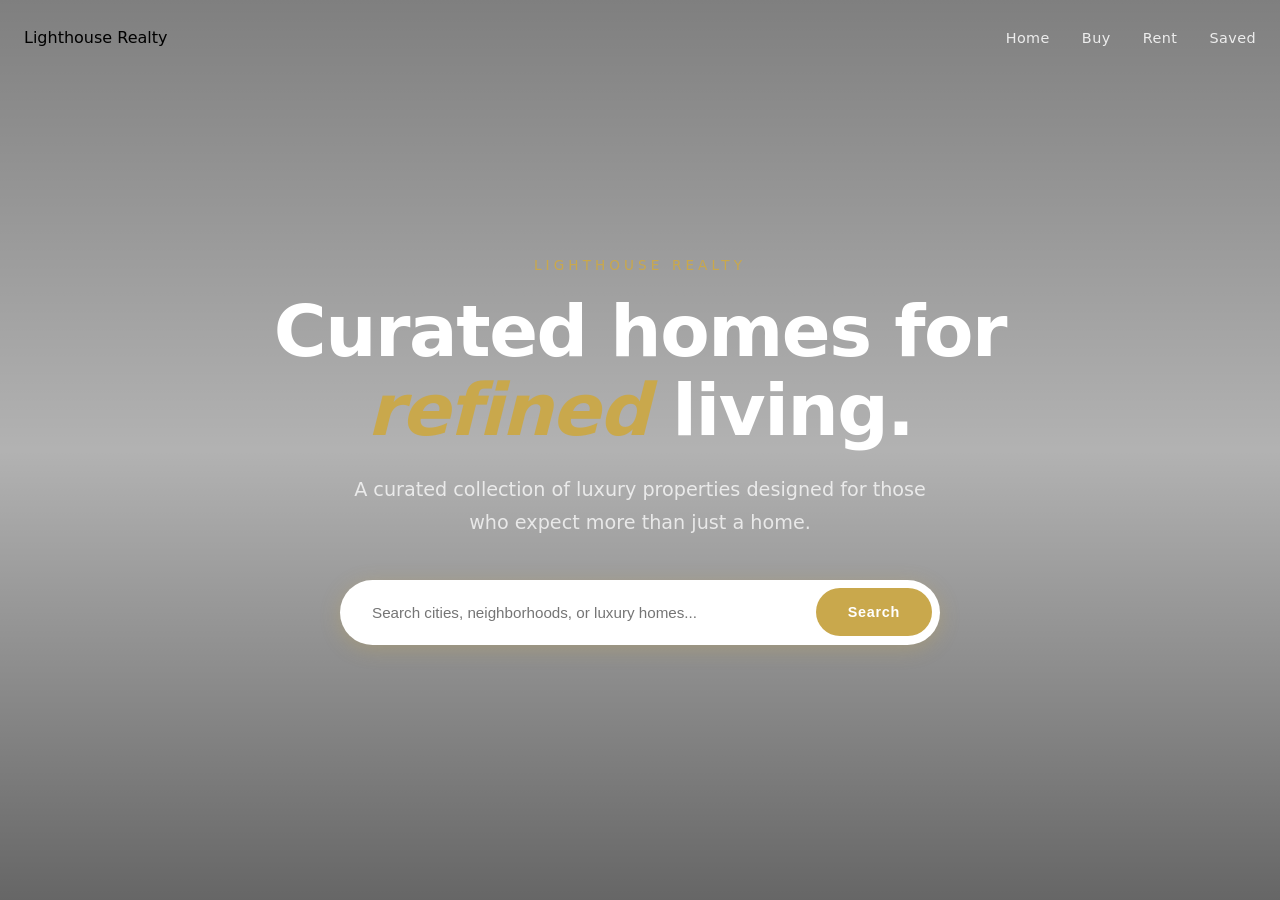
==== index.html @ 904eea0b "feat: add cinematic hero section with parallax effect" ====
<!DOCTYPE html>
<html lang="en">
  <head>
    <meta charset="UTF-8" />
    <meta name="viewport" content="width=device-width, initial-scale=1.0" />
    <title>Lighthouse Realty</title>
    <link rel="stylesheet" href="css/reset.css" />
    <link rel="stylesheet" href="css/variables.css" />
    <link rel="stylesheet" href="css/global.css" />
    <link rel="stylesheet" href="css/navbar.css" />
    <link rel="stylesheet" href="css/hero.css" />
  </head>
  <body>
    <header>
        <nav>
          <a href="index.html">Lighthouse Realty</a>
          <ul>
            <li><a href="index.html">Home</a></li>
            <li><a href="listings.html">Buy</a></li>
            <li><a href="listings.html">Rent</a></li>
            <li><a href="saved.html">Saved</a></li>
          </ul>
        </nav>
      </header>


      <main>
        <section class="hero">
          <div class="hero-overlay"></div>
          <div class="hero-content">
            <p class="hero-eyebrow">Lighthouse Realty</p>
            <h1 class="hero-title">Curated homes for <em>refined</em> living.</h1>
            <p class="hero-subtitle">A curated collection of luxury properties designed for those who expect more than just a home.</p>
            <div class="hero-search">
              <input 
                type="text" 
                placeholder="Search cities, neighborhoods, or luxury homes..." 
                aria-label="Search properties"
              />
              <button>Search</button>
            </div>
          </div>
        </section>
      </main>
      <script src="js/app.js"></script>
  </body>
</html>
---- css/variables.css ----
:root {
    /* Base */
    --color-bg: #ffffff;
    --color-surface: #f9f7f4;
    --color-dark: #0d0d0d;
    --color-dark-2: #1a1a1a;
  
    /* Gold Accent */
    --color-accent: #c9a84c;
    --color-accent-light: #e8c97a;
    --color-accent-dark: #a6863a;
  
    /* Text */
    --color-text-primary: #0d0d0d;
    --color-text-secondary: #6b7280;
    --color-text-light: #f9f7f4;
  
    /* Border */
    --color-border: #e5e7eb;
    --color-border-dark: #2a2a2a;
  
    /* Font */
    --font-sans: 'Inter', system-ui, sans-serif;
  
    /* Spacing */
    --space-2: 0.5rem;
    --space-4: 1rem;
    --space-6: 1.5rem;
    --space-8: 2rem;
    --space-10: 2.5rem;
    --space-12: 3rem;
    --space-16: 4rem;
    --space-20: 5rem;
  
    /* Layout */
    --navbar-height: 75px;
    --max-width: 1280px;
  
    /* Transitions */
    --transition-base: 300ms ease;
    --transition-slow: 500ms ease;
  
    /* Shadows */
    --shadow-sm: 0 2px 8px rgba(0,0,0,0.06);
    --shadow-md: 0 4px 20px rgba(0,0,0,0.1);
    --shadow-gold: 0 4px 20px rgba(201,168,76,0.3);
  }
---- css/global.css ----
body {
    font-family: var(--font-sans);
    background-color: var(--color-bg);
    color: var(--color-primary);
  }
  
  .container {
    max-width: var(--max-width);
    margin: 0 auto;
    padding: 0 var(--space-6);
  }
---- css/navbar.css ----
header {
    height: var(--navbar-height);
    background-color: transparent;
    position: fixed;
    top: 0;
    left: 0;
    right: 0;
    z-index: 100;
    transition: background-color var(--transition-base),
                box-shadow var(--transition-base);
  }
  
  header.scrolled {
    background-color: rgba(255, 255, 255, 0.95);
    backdrop-filter: blur(10px);
    box-shadow: var(--shadow-sm);
  }
  
  nav {
    max-width: var(--max-width);
    height: 100%;
    margin: 0 auto;
    padding: 0 var(--space-6);
    display: flex;
    align-items: center;
    justify-content: space-between;
  }
  
  .nav-logo {
    font-size: 1.4rem;
    font-weight: 700;
    color: var(--color-white);
    letter-spacing: 0.05em;
    transition: color var(--transition-base);
  }
  
  header.scrolled .nav-logo {
    color: var(--color-accent);
  }
  
  nav ul {
    display: flex;
    gap: var(--space-8);
  }
  
  nav ul a {
    font-size: 0.9rem;
    font-weight: 500;
    color: rgba(255, 255, 255, 0.85);
    letter-spacing: 0.03em;
    transition: color var(--transition-base);
    position: relative;
  }
  
  nav ul a::after {
    content: '';
    position: absolute;
    bottom: -4px;
    left: 0;
    width: 0;
    height: 1px;
    background-color: var(--color-accent);
    transition: width var(--transition-base);
  }
  
  nav ul a:hover {
    color: var(--color-accent);
  }
  
  nav ul a:hover::after {
    width: 100%;
  }
  
  header.scrolled nav ul a {
    color: var(--color-text-secondary);
  }
  
  header.scrolled nav ul a:hover {
    color: var(--color-accent);
  }
---- css/hero.css ----
.hero {
    height: 100vh;
    position: relative;
    display: flex;
    align-items: center;
    justify-content: center;
    background-image: url('https://images.unsplash.com/photo-1600596542815-ffad4c1539a9?q=80&w=2075&auto=format&fit=crop');
    background-size: cover;
    background-position: center;
    background-attachment: fixed;
  }
  
  .hero-overlay {
    position: absolute;
    inset: 0;
    background: linear-gradient(
      to bottom,
      rgba(0, 0, 0, 0.5) 0%,
      rgba(0, 0, 0, 0.3) 50%,
      rgba(0, 0, 0, 0.6) 100%
    );
  }
  
  .hero-content {
    position: relative;
    z-index: 2;
    text-align: center;
    max-width: 800px;
    padding: 0 var(--space-6);
  }
  
  .hero-eyebrow {
    font-size: 0.85rem;
    font-weight: 500;
    letter-spacing: 0.3em;
    text-transform: uppercase;
    color: var(--color-accent);
    margin-bottom: var(--space-4);
  }
  
  .hero-title {
    font-size: clamp(2.5rem, 6vw, 4.5rem);
    font-weight: 700;
    color: #ffffff;
    line-height: 1.1;
    letter-spacing: -0.02em;
    margin-bottom: var(--space-6);
  }
  
  .hero-title em {
    font-style: italic;
    color: var(--color-accent);
  }
  
  .hero-subtitle {
    font-size: clamp(1rem, 2vw, 1.2rem);
    color: rgba(255, 255, 255, 0.75);
    max-width: 600px;
    margin: 0 auto var(--space-10);
    line-height: 1.7;
  }
  
  .hero-search {
    display: flex;
    align-items: center;
    background-color: #ffffff;
    border-radius: 50px;
    padding: var(--space-2);
    box-shadow: var(--shadow-gold);
    max-width: 600px;
    margin: 0 auto;
  }
  
  .hero-search input {
    flex: 1;
    border: none;
    outline: none;
    padding: var(--space-4) var(--space-6);
    font-size: 0.95rem;
    color: var(--color-text-primary);
    background: transparent;
  }
  
  .hero-search button {
    background-color: var(--color-accent);
    color: #ffffff;
    border: none;
    padding: var(--space-4) var(--space-8);
    border-radius: 50px;
    font-size: 0.9rem;
    font-weight: 600;
    cursor: pointer;
    letter-spacing: 0.05em;
    transition: background-color var(--transition-base),
                box-shadow var(--transition-base);
  }
  
  .hero-search button:hover {
    background-color: var(--color-accent-dark);
    box-shadow: var(--shadow-gold);
  }
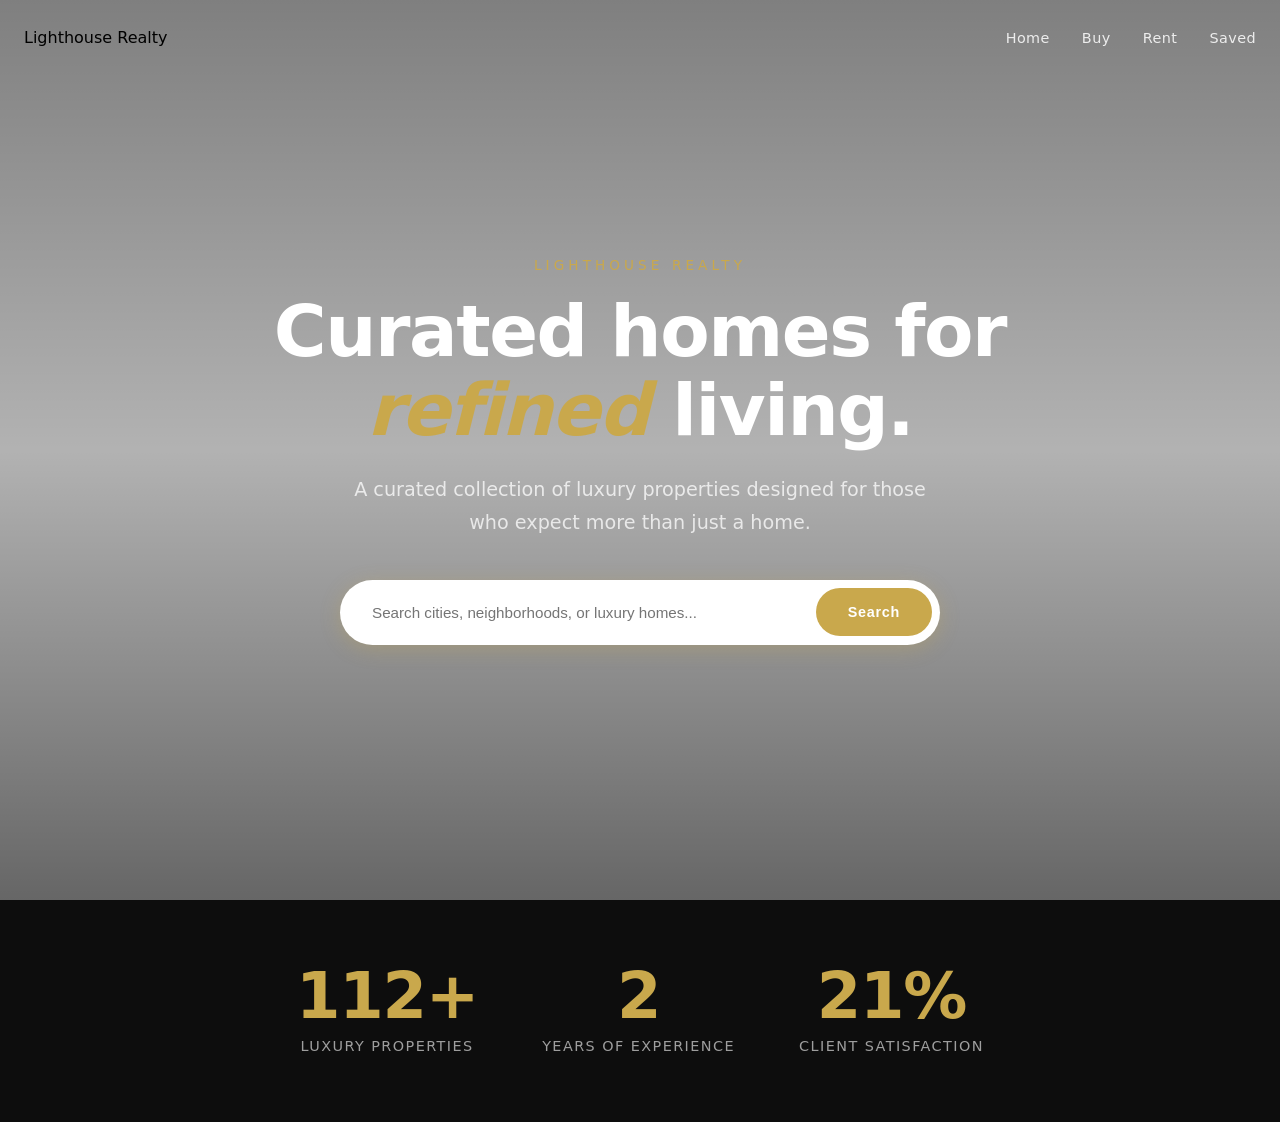
==== commit 39c55465: "feat: add stats section with count up animation" ====
--- a/index.html
+++ b/index.html
@@ -9,6 +9,7 @@
     <link rel="stylesheet" href="css/global.css" />
     <link rel="stylesheet" href="css/navbar.css" />
     <link rel="stylesheet" href="css/hero.css" />
+    <link rel="stylesheet" href="css/stats.css" />
   </head>
   <body>
     <header>
@@ -41,6 +42,25 @@
             </div>
           </div>
         </section>
+
+        <section class="stats">
+            <div class="container">
+              <div class="stats-grid">
+                <div class="stat-item">
+                  <span class="stat-number">500+</span>
+                  <span class="stat-label">Luxury Properties</span>
+                </div>
+                <div class="stat-item">
+                  <span class="stat-number">12</span>
+                  <span class="stat-label">Years of Experience</span>
+                </div>
+                <div class="stat-item">
+                  <span class="stat-number">98%</span>
+                  <span class="stat-label">Client Satisfaction</span>
+                </div>
+              </div>
+            </div>
+          </section>
       </main>
       <script src="js/app.js"></script>
   </body>
--- a/css/hero.css
+++ b/css/hero.css
@@ -98,4 +98,39 @@
   .hero-search button:hover {
     background-color: var(--color-accent-dark);
     box-shadow: var(--shadow-gold);
+  }
+
+  @keyframes fadeUp {
+    from {
+      opacity: 0;
+      transform: translateY(30px);
+    }
+    to {
+      opacity: 1;
+      transform: translateY(0);
+    }
+  }
+  
+  .hero-eyebrow {
+    animation: fadeUp 1s ease forwards;
+    animation-delay: 0.2s;
+    opacity: 0;
+  }
+  
+  .hero-title {
+    animation: fadeUp 1s ease forwards;
+    animation-delay: 0.4s;
+    opacity: 0;
+  }
+  
+  .hero-subtitle {
+    animation: fadeUp 1s ease forwards;
+    animation-delay: 0.6s;
+    opacity: 0;
+  }
+  
+  .hero-search {
+    animation: fadeUp 1s ease forwards;
+    animation-delay: 0.8s;
+    opacity: 0;
   }
--- a/css/stats.css
+++ b/css/stats.css
@@ -0,0 +1,35 @@
+.stats {
+    background-color: var(--color-dark);
+    padding: var(--space-16) 0;
+  }
+  
+  .stats-grid {
+    display: flex;
+    justify-content: center;
+    align-items: center;
+    gap: var(--space-16);
+  }
+  
+  .stat-item {
+    display: flex;
+    flex-direction: column;
+    align-items: center;
+    text-align: center;
+  }
+  
+  .stat-number {
+    font-size: clamp(2.5rem, 5vw, 4rem);
+    font-weight: 700;
+    color: var(--color-accent);
+    letter-spacing: -0.02em;
+    line-height: 1;
+    margin-bottom: var(--space-2);
+  }
+  
+  .stat-label {
+    font-size: 0.9rem;
+    font-weight: 400;
+    color: rgba(255, 255, 255, 0.6);
+    letter-spacing: 0.1em;
+    text-transform: uppercase;
+  }
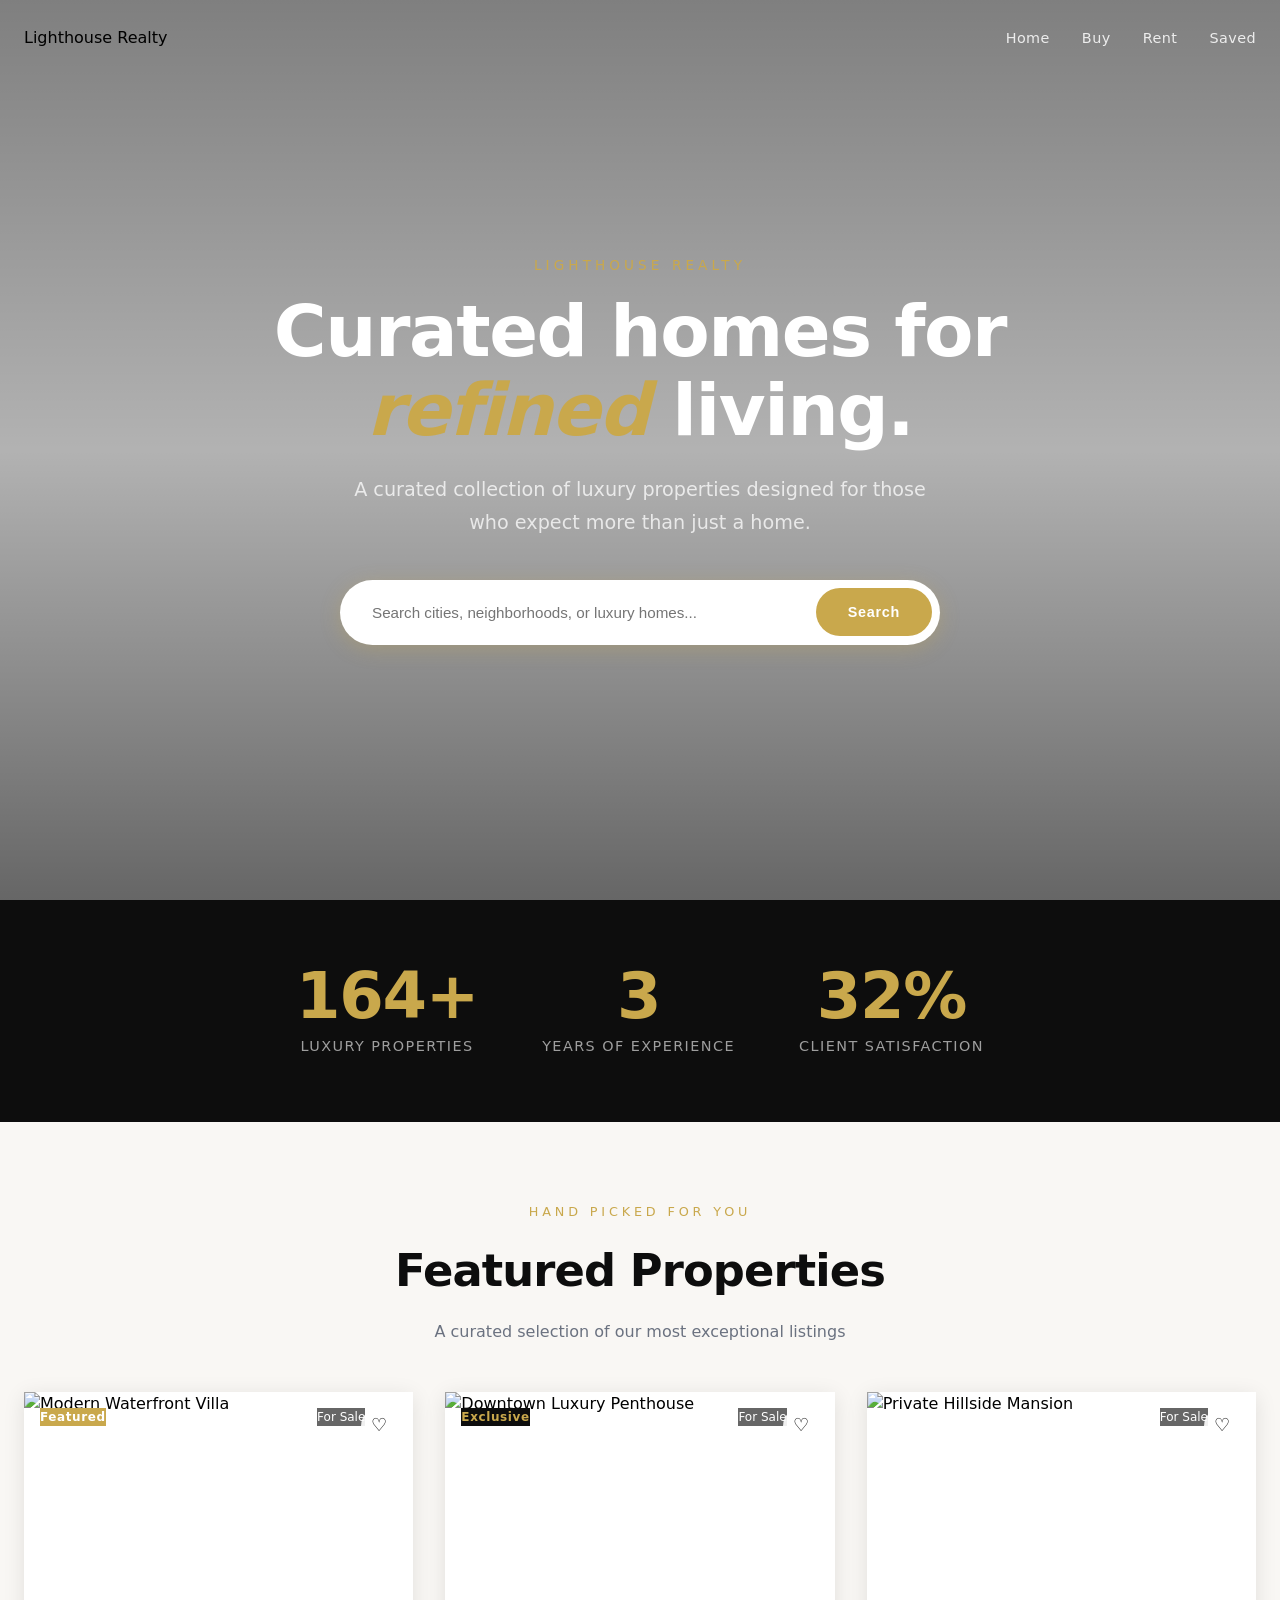
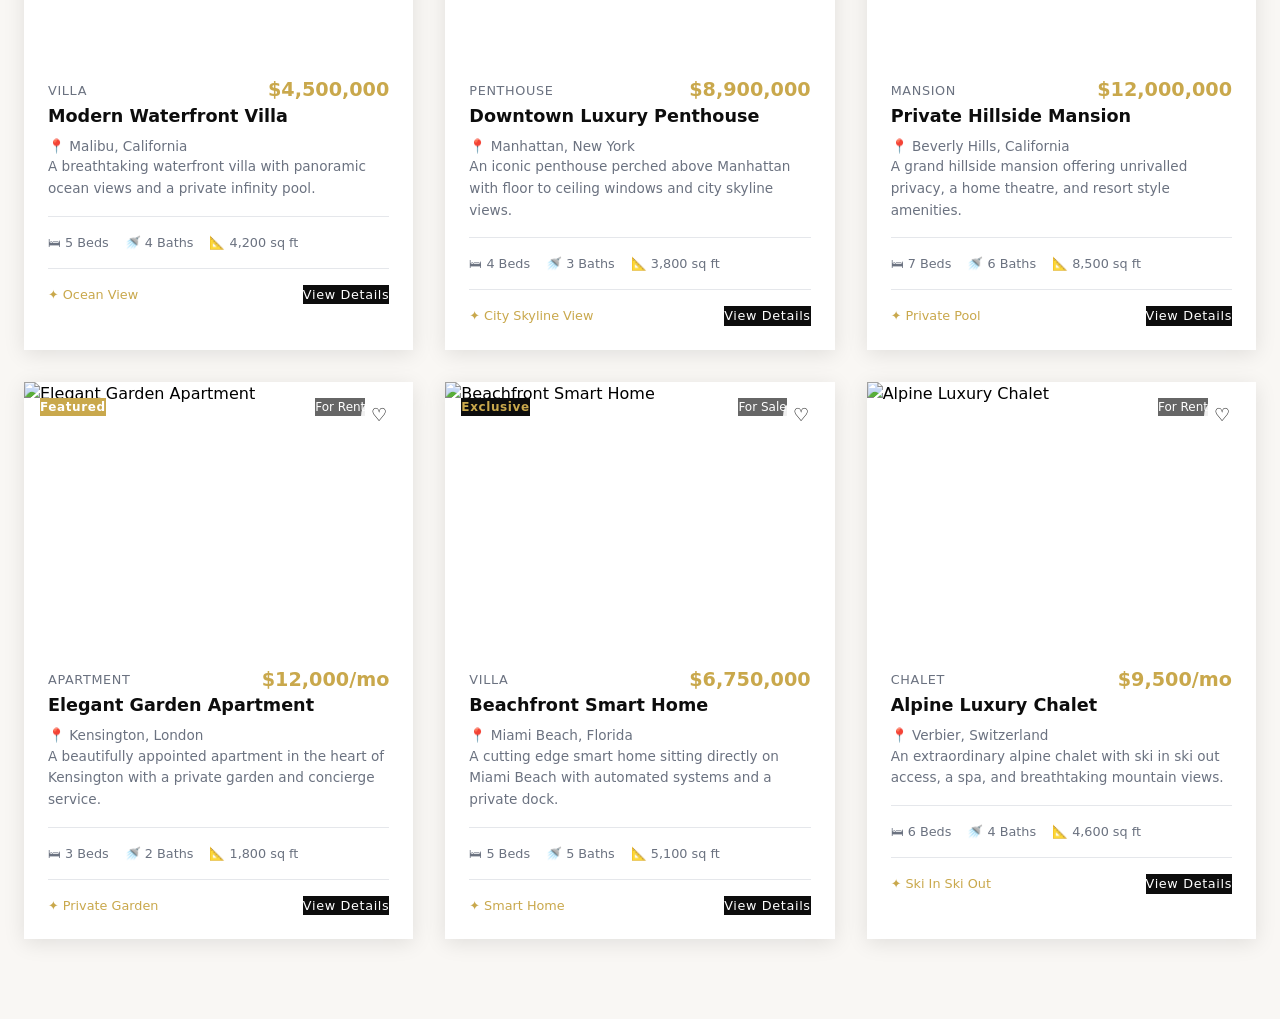
==== commit ab3ee142: "feat: add featured property listings with cards" ====
--- a/index.html
+++ b/index.html
@@ -10,6 +10,7 @@
     <link rel="stylesheet" href="css/navbar.css" />
     <link rel="stylesheet" href="css/hero.css" />
     <link rel="stylesheet" href="css/stats.css" />
+    <link rel="stylesheet" href="css/cards.css" />
   </head>
   <body>
     <header>
@@ -61,7 +62,21 @@
               </div>
             </div>
           </section>
+
+
+          <section class="featured-section">
+            <div class="container">
+              <div class="section-header">
+                <p class="section-eyebrow">Hand Picked For You</p>
+                <h2 class="section-title">Featured Properties</h2>
+                <p class="section-subtitle">A curated selection of our most exceptional listings</p>
+              </div>
+              <div class="cards-grid" id="featured-listings"></div>
+            </div>
+          </section>
       </main>
+      <script src="js/data.js"></script>
+      <script src="js/listings.js"></script>
       <script src="js/app.js"></script>
   </body>
 </html>
--- a/css/cards.css
+++ b/css/cards.css
@@ -0,0 +1,218 @@
+.featured-section {
+    padding: var(--space-20) 0;
+    background-color: var(--color-surface);
+  }
+  
+  .section-header {
+    text-align: center;
+    margin-bottom: var(--space-12);
+  }
+  
+  .section-eyebrow {
+    font-size: 0.8rem;
+    font-weight: 500;
+    letter-spacing: 0.3em;
+    text-transform: uppercase;
+    color: var(--color-accent);
+    margin-bottom: var(--space-4);
+  }
+  
+  .section-title {
+    font-size: clamp(1.8rem, 4vw, 2.8rem);
+    font-weight: 700;
+    color: var(--color-text-primary);
+    letter-spacing: -0.02em;
+    margin-bottom: var(--space-4);
+  }
+  
+  .section-subtitle {
+    font-size: 1rem;
+    color: var(--color-text-secondary);
+  }
+  
+  .cards-grid {
+    display: grid;
+    grid-template-columns: repeat(3, 1fr);
+    gap: var(--space-8);
+  }
+  
+  .property-card {
+    background-color: var(--color-bg);
+    border-radius: var(--radius-xl);
+    overflow: hidden;
+    box-shadow: var(--shadow-md);
+    transition: transform var(--transition-base),
+                box-shadow var(--transition-base);
+  }
+  
+  .property-card:hover {
+    transform: translateY(-8px);
+    box-shadow: var(--shadow-xl);
+  }
+  
+  .card-image-wrapper {
+    position: relative;
+    overflow: hidden;
+    height: 260px;
+  }
+  
+  .card-image {
+    width: 100%;
+    height: 100%;
+    object-fit: cover;
+    transition: transform var(--transition-slow);
+  }
+  
+  .property-card:hover .card-image {
+    transform: scale(1.05);
+  }
+  
+  .card-badge {
+    position: absolute;
+    top: var(--space-4);
+    left: var(--space-4);
+    padding: var(--space-1) var(--space-3);
+    border-radius: var(--radius-full);
+    font-size: 0.75rem;
+    font-weight: 600;
+    letter-spacing: 0.05em;
+  }
+  
+  .badge-featured {
+    background-color: var(--color-accent);
+    color: #ffffff;
+  }
+  
+  .badge-exclusive {
+    background-color: var(--color-dark);
+    color: var(--color-accent);
+  }
+  
+  .badge-new-listing {
+    background-color: var(--color-success);
+    color: #ffffff;
+  }
+  
+  .card-status {
+    position: absolute;
+    top: var(--space-4);
+    right: var(--space-12);
+    background-color: rgba(0, 0, 0, 0.6);
+    color: #ffffff;
+    padding: var(--space-1) var(--space-3);
+    border-radius: var(--radius-full);
+    font-size: 0.75rem;
+    font-weight: 500;
+  }
+  
+  .card-favorite {
+    position: absolute;
+    top: var(--space-4);
+    right: var(--space-4);
+    background-color: rgba(255, 255, 255, 0.9);
+    border: none;
+    border-radius: 50%;
+    width: 36px;
+    height: 36px;
+    display: flex;
+    align-items: center;
+    justify-content: center;
+    cursor: pointer;
+    font-size: 1.1rem;
+    transition: background-color var(--transition-base),
+                transform var(--transition-base);
+  }
+  
+  .card-favorite:hover {
+    background-color: #ffffff;
+    transform: scale(1.1);
+  }
+  
+  .card-body {
+    padding: var(--space-6);
+  }
+  
+  .card-top {
+    display: flex;
+    justify-content: space-between;
+    align-items: center;
+    margin-bottom: var(--space-3);
+  }
+  
+  .card-type {
+    font-size: 0.8rem;
+    font-weight: 500;
+    color: var(--color-text-secondary);
+    text-transform: uppercase;
+    letter-spacing: 0.05em;
+  }
+  
+  .card-price {
+    font-size: 1.2rem;
+    font-weight: 700;
+    color: var(--color-accent);
+  }
+  
+  .card-title {
+    font-size: 1.1rem;
+    font-weight: 600;
+    color: var(--color-text-primary);
+    margin-bottom: var(--space-2);
+    line-height: 1.3;
+  }
+  
+  .card-location {
+    font-size: 0.85rem;
+    color: var(--color-text-secondary);
+    margin-bottom: var(--space-3);
+  }
+  
+  .card-description {
+    font-size: 0.85rem;
+    color: var(--color-text-secondary);
+    line-height: 1.6;
+    margin-bottom: var(--space-4);
+  }
+  
+  .card-features {
+    display: flex;
+    gap: var(--space-4);
+    padding: var(--space-4) 0;
+    border-top: 1px solid var(--color-border);
+    border-bottom: 1px solid var(--color-border);
+    margin-bottom: var(--space-4);
+  }
+  
+  .card-features span {
+    font-size: 0.8rem;
+    color: var(--color-text-secondary);
+  }
+  
+  .card-footer {
+    display: flex;
+    justify-content: space-between;
+    align-items: center;
+  }
+  
+  .card-feature-tag {
+    font-size: 0.8rem;
+    color: var(--color-accent);
+    font-weight: 500;
+  }
+  
+  .card-btn {
+    background-color: var(--color-dark);
+    color: #ffffff;
+    padding: var(--space-2) var(--space-5);
+    border-radius: var(--radius-full);
+    font-size: 0.8rem;
+    font-weight: 500;
+    letter-spacing: 0.05em;
+    transition: background-color var(--transition-base),
+                box-shadow var(--transition-base);
+  }
+  
+  .card-btn:hover {
+    background-color: var(--color-accent);
+    box-shadow: var(--shadow-gold);
+  }
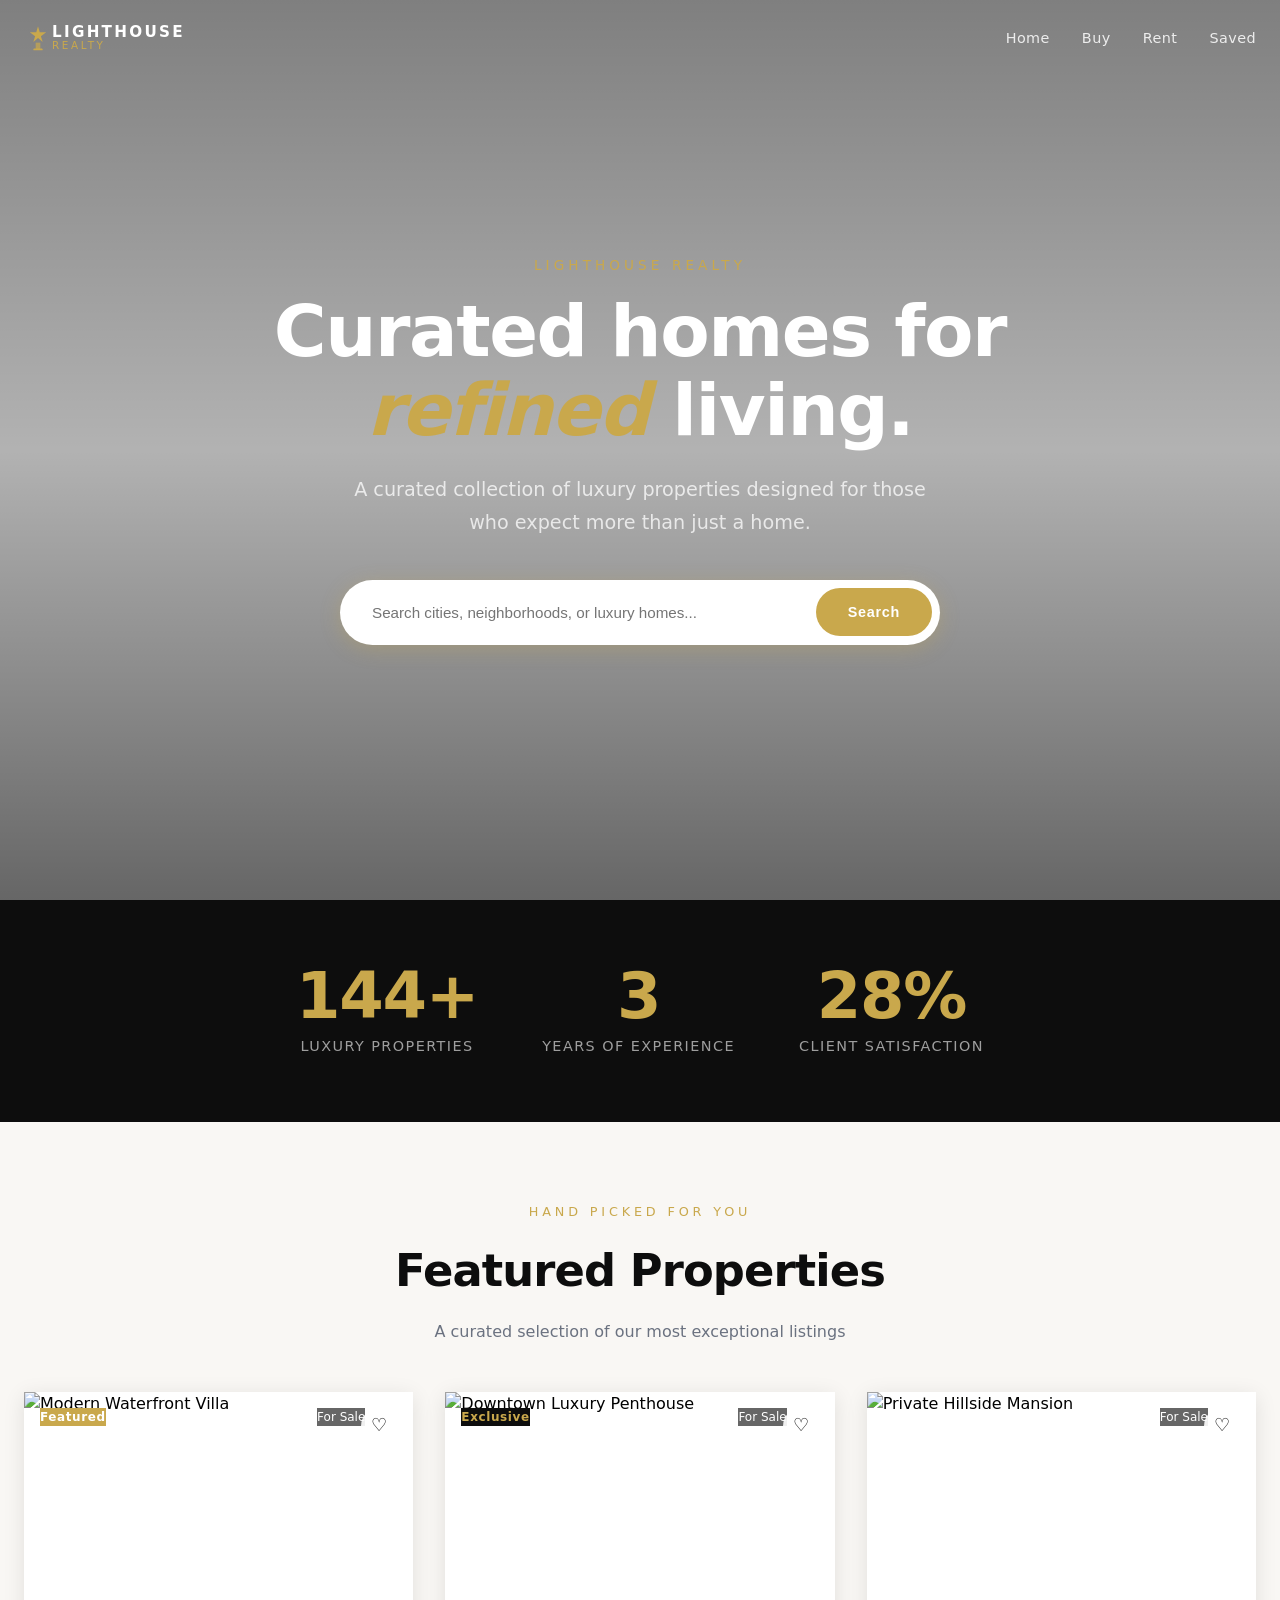
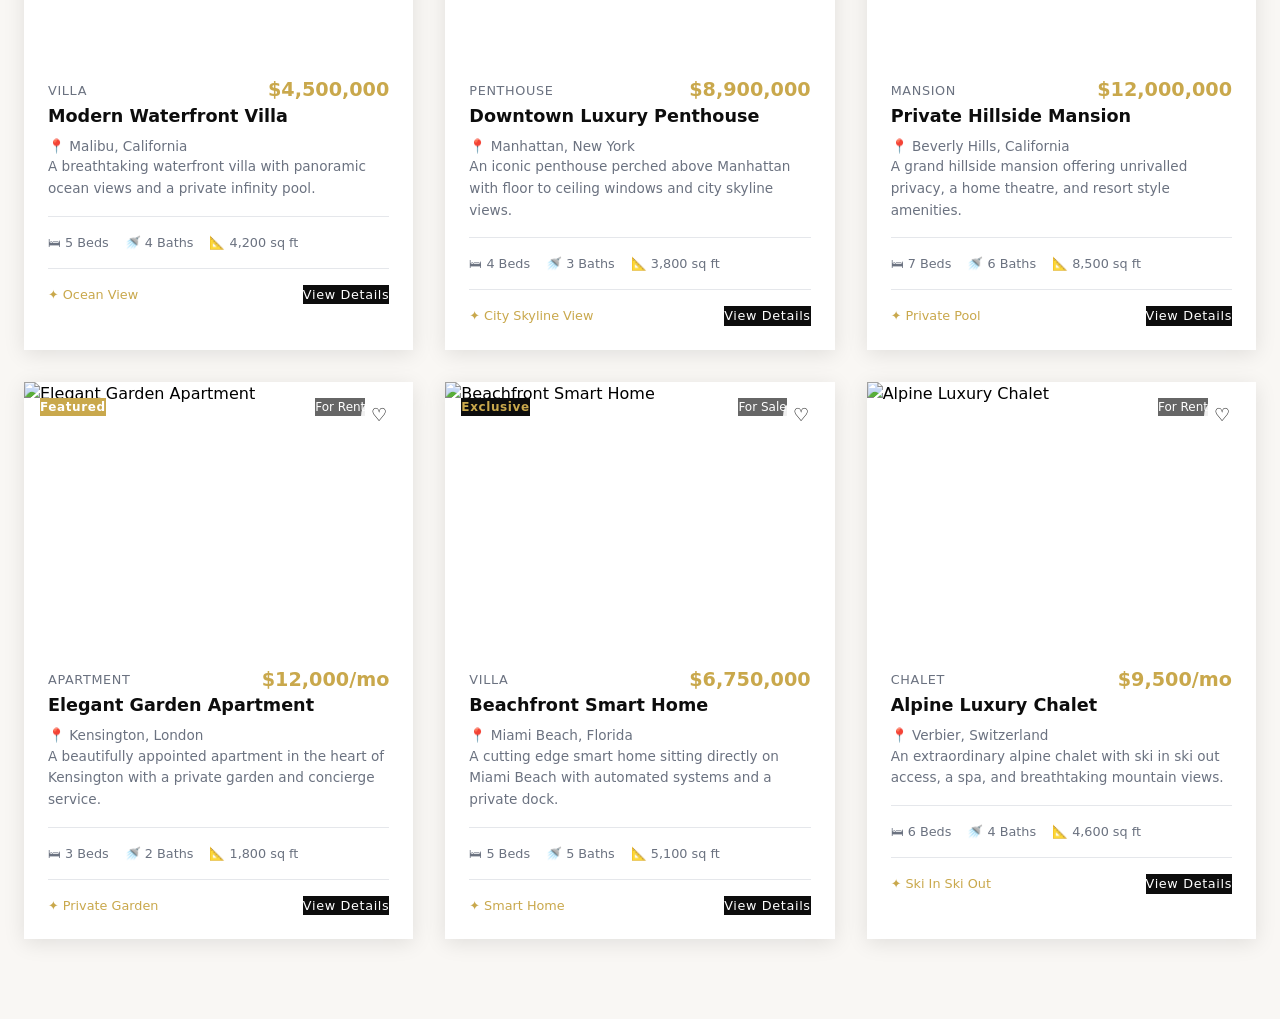
==== commit e59b5b7e: "feat: add luxury card animations and lighthouse logo to navbar" ====
--- a/index.html
+++ b/index.html
@@ -15,7 +15,17 @@
   <body>
     <header>
         <nav>
-          <a href="index.html">Lighthouse Realty</a>
+            <a href="index.html" class="nav-logo">
+                <svg width="28" height="28" viewBox="0 0 24 24" fill="none" xmlns="http://www.w3.org/2000/svg">
+                  <path d="M12 2L13.5 7H19L14.5 10.5L16 15.5L12 12L8 15.5L9.5 10.5L5 7H10.5L12 2Z" fill="#c9a84c"/>
+                  <rect x="10" y="16" width="4" height="6" fill="#c9a84c" opacity="0.7"/>
+                  <rect x="8" y="21" width="8" height="1.5" rx="0.75" fill="#c9a84c"/>
+                </svg>
+                <span class="logo-text">
+                  <span class="logo-main">LIGHTHOUSE</span>
+                  <span class="logo-sub">REALTY</span>
+                </span>
+              </a>
           <ul>
             <li><a href="index.html">Home</a></li>
             <li><a href="listings.html">Buy</a></li>
--- a/css/navbar.css
+++ b/css/navbar.css
@@ -77,4 +77,37 @@
   
   header.scrolled nav ul a:hover {
     color: var(--color-accent);
+  }
+
+
+  .nav-logo {
+    display: flex;
+    align-items: center;
+    gap: var(--space-3);
+    text-decoration: none;
+  }
+  
+  .logo-text {
+    display: flex;
+    flex-direction: column;
+    line-height: 1;
+  }
+  
+  .logo-main {
+    font-size: 0.95rem;
+    font-weight: 700;
+    letter-spacing: 0.15em;
+    color: #ffffff;
+    transition: color var(--transition-base);
+  }
+  
+  .logo-sub {
+    font-size: 0.65rem;
+    font-weight: 300;
+    letter-spacing: 0.25em;
+    color: var(--color-accent);
+  }
+  
+  header.scrolled .logo-main {
+    color: var(--color-text-primary);
   }
--- a/css/cards.css
+++ b/css/cards.css
@@ -46,8 +46,9 @@
   }
   
   .property-card:hover {
-    transform: translateY(-8px);
-    box-shadow: var(--shadow-xl);
+    transform: translateY(-12px) scale(1.02);
+    box-shadow: 0 30px 60px rgba(0, 0, 0, 0.15),
+                0 0 0 1px rgba(201, 168, 76, 0.2);
   }
   
   .card-image-wrapper {
@@ -64,7 +65,7 @@
   }
   
   .property-card:hover .card-image {
-    transform: scale(1.05);
+    transform: scale(1.1);
   }
   
   .card-badge {
@@ -215,4 +216,37 @@
   .card-btn:hover {
     background-color: var(--color-accent);
     box-shadow: var(--shadow-gold);
+  }
+
+
+  .property-card::before {
+    content: '';
+    position: absolute;
+    inset: 0;
+    border-radius: var(--radius-xl);
+    border: 1px solid transparent;
+    transition: border-color var(--transition-base);
+    pointer-events: none;
+    z-index: 1;
+  }
+  
+  .property-card:hover::before {
+    border-color: rgba(201, 168, 76, 0.4);
+  }
+  
+  .property-card {
+    position: relative;
+  }
+
+
+  .property-card {
+    opacity: 0;
+    transform: translateY(40px);
+    transition: opacity 0.6s ease,
+                transform 0.6s ease;
+  }
+  
+  .property-card.visible {
+    opacity: 1;
+    transform: translateY(0);
   }
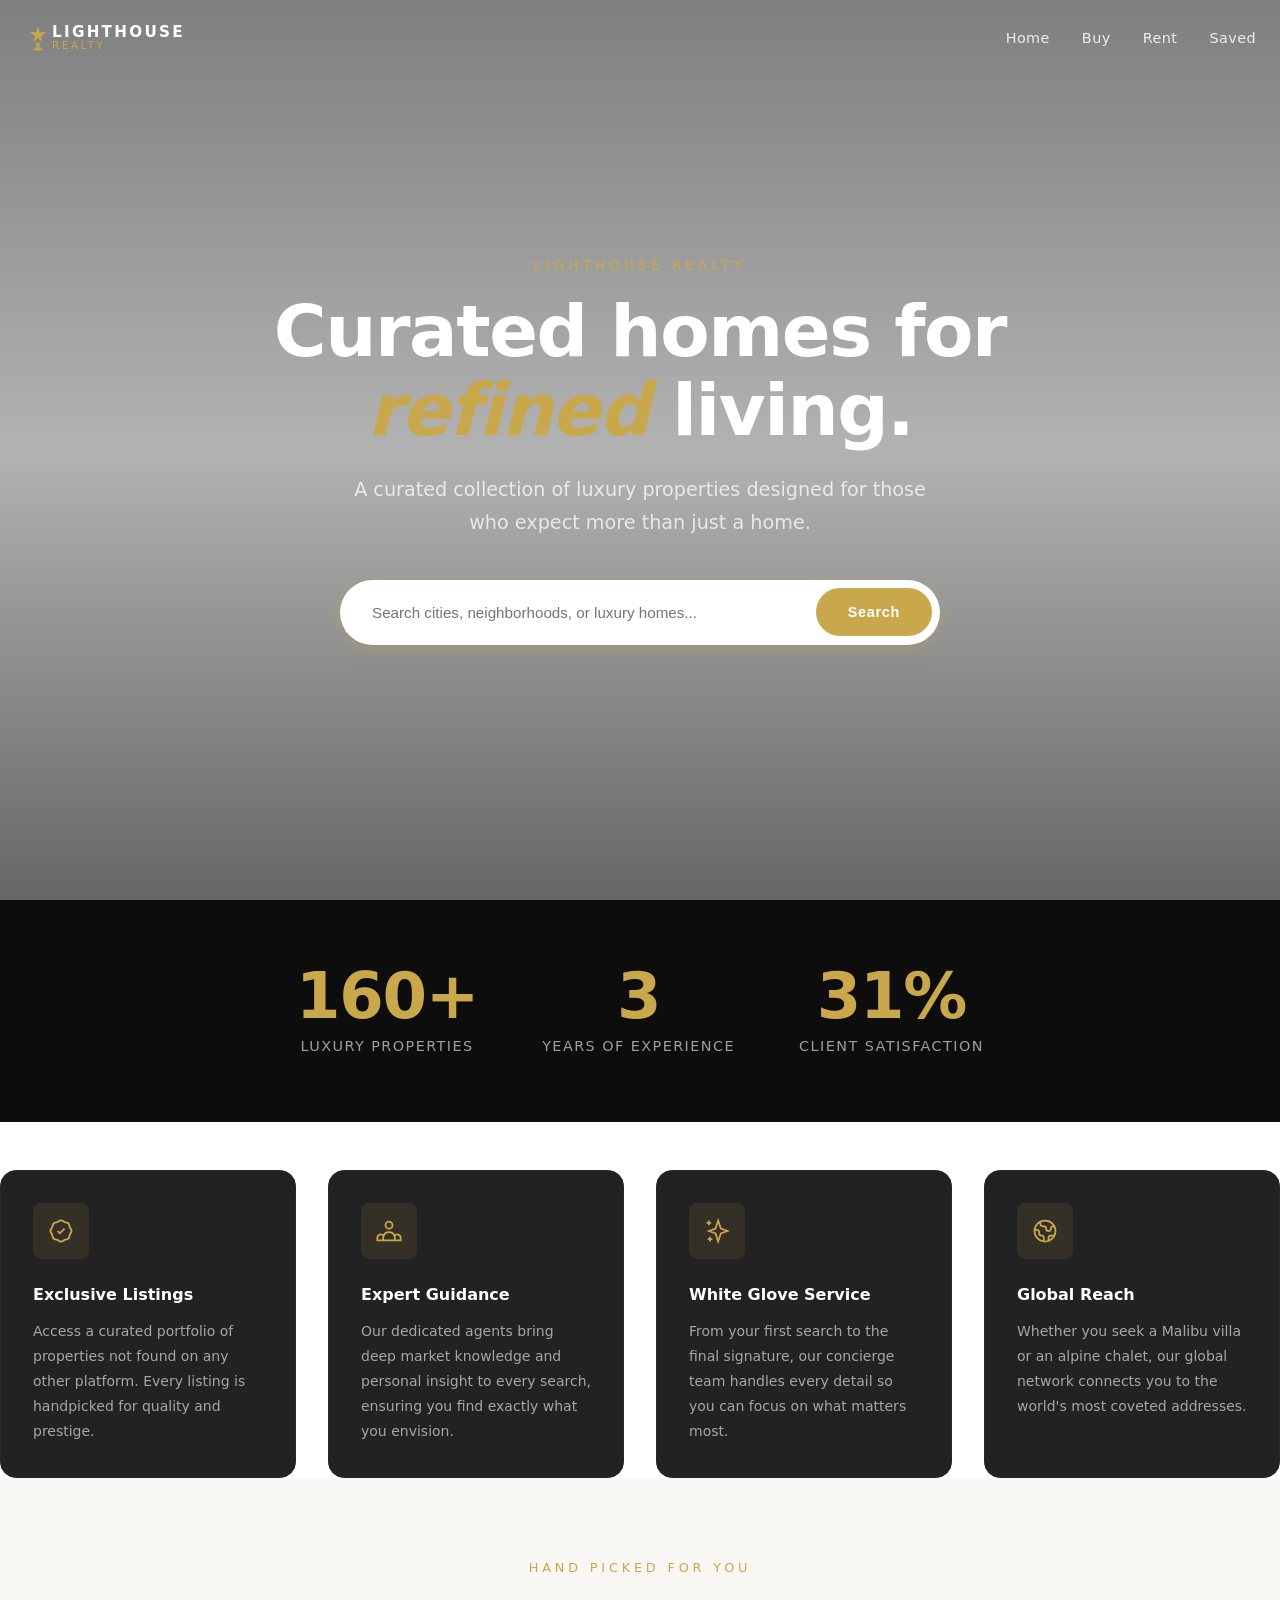
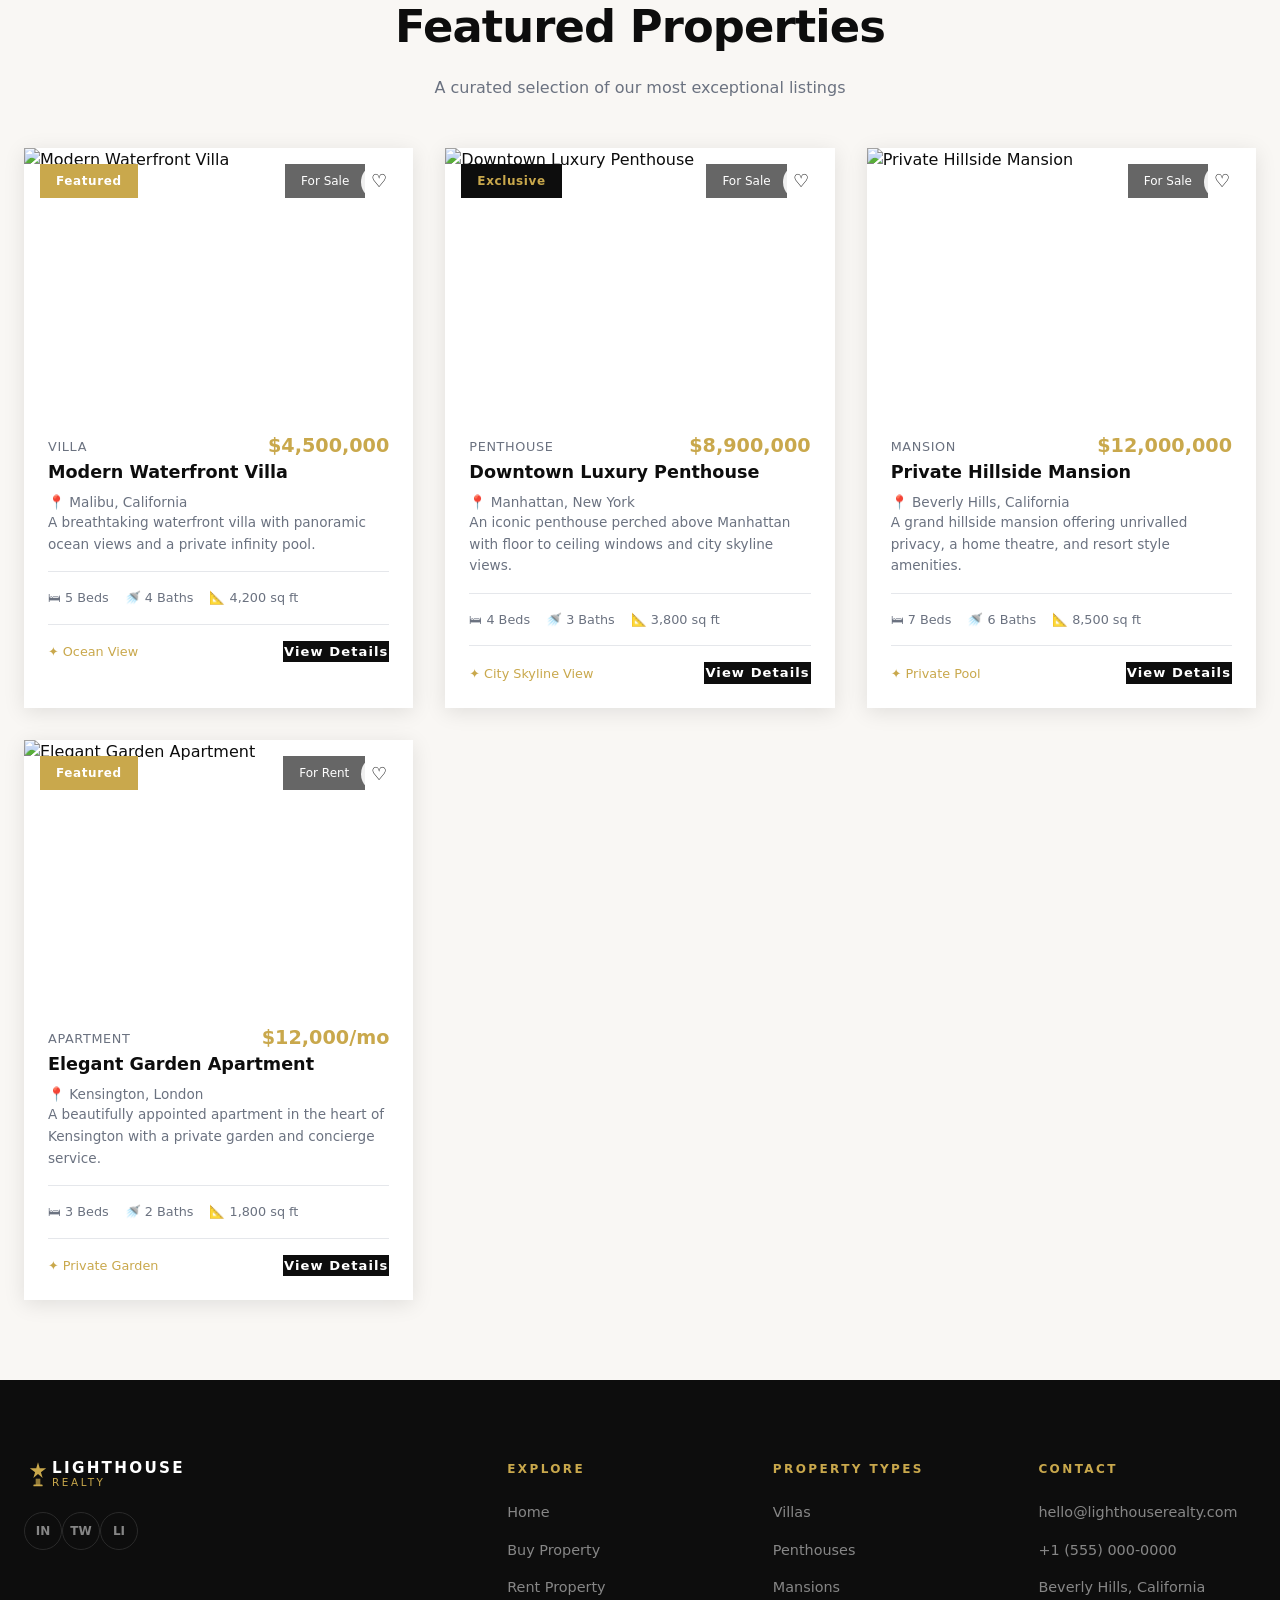
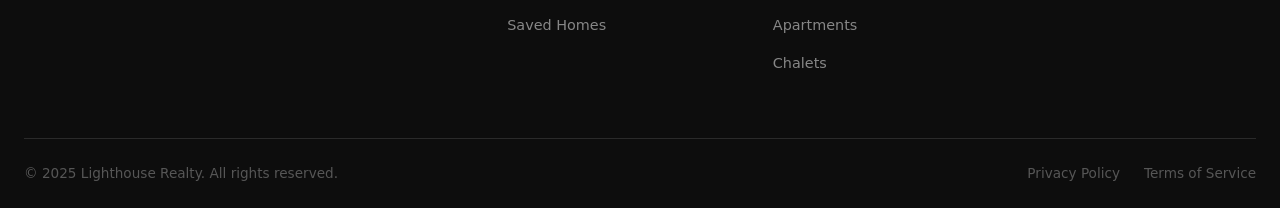
==== commit 137766ab: "feat: add why choose us section with icons and dark styling" ====
--- a/index.html
+++ b/index.html
@@ -11,6 +11,8 @@
     <link rel="stylesheet" href="css/hero.css" />
     <link rel="stylesheet" href="css/stats.css" />
     <link rel="stylesheet" href="css/cards.css" />
+    <link rel="stylesheet" href="css/footer.css" />
+    <link rel="stylesheet" href="css/why.css" />
   </head>
   <body>
     <header>
@@ -74,6 +76,56 @@
           </section>
 
 
+
+
+          <div class="why-grid">
+
+            <div class="why-card">
+              <div class="why-icon">
+                <svg width="28" height="28" viewBox="0 0 24 24" fill="none" stroke="currentColor" stroke-width="1.5">
+                  <path d="M9 12l2 2 4-4M7.835 4.697a3.42 3.42 0 001.946-.806 3.42 3.42 0 014.438 0 3.42 3.42 0 001.946.806 3.42 3.42 0 013.138 3.138 3.42 3.42 0 00.806 1.946 3.42 3.42 0 010 4.438 3.42 3.42 0 00-.806 1.946 3.42 3.42 0 01-3.138 3.138 3.42 3.42 0 00-1.946.806 3.42 3.42 0 01-4.438 0 3.42 3.42 0 00-1.946-.806 3.42 3.42 0 01-3.138-3.138 3.42 3.42 0 00-.806-1.946 3.42 3.42 0 010-4.438 3.42 3.42 0 00.806-1.946 3.42 3.42 0 013.138-3.138z"/>
+                </svg>
+              </div>
+              <h3 class="why-title">Exclusive Listings</h3>
+              <p class="why-text">Access a curated portfolio of properties not found on any other platform. Every listing is handpicked for quality and prestige.</p>
+            </div>
+          
+            <div class="why-card">
+              <div class="why-icon">
+                <svg width="28" height="28" viewBox="0 0 24 24" fill="none" stroke="currentColor" stroke-width="1.5">
+                  <path d="M17 20h5v-2a3 3 0 00-5.356-1.857M17 20H7m10 0v-2c0-.656-.126-1.283-.356-1.857M7 20H2v-2a3 3 0 015.356-1.857M7 20v-2c0-.656.126-1.283.356-1.857m0 0a5.002 5.002 0 019.288 0M15 7a3 3 0 11-6 0 3 3 0 016 0z"/>
+                </svg>
+              </div>
+              <h3 class="why-title">Expert Guidance</h3>
+              <p class="why-text">Our dedicated agents bring deep market knowledge and personal insight to every search, ensuring you find exactly what you envision.</p>
+            </div>
+          
+            <div class="why-card">
+              <div class="why-icon">
+                <svg width="28" height="28" viewBox="0 0 24 24" fill="none" stroke="currentColor" stroke-width="1.5">
+                  <path d="M5 3v4M3 5h4M6 17v4m-2-2h4m5-16l2.286 6.857L21 12l-5.714 2.143L13 21l-2.286-6.857L5 12l5.714-2.143L13 3z"/>
+                </svg>
+              </div>
+              <h3 class="why-title">White Glove Service</h3>
+              <p class="why-text">From your first search to the final signature, our concierge team handles every detail so you can focus on what matters most.</p>
+            </div>
+          
+            <div class="why-card">
+              <div class="why-icon">
+                <svg width="28" height="28" viewBox="0 0 24 24" fill="none" stroke="currentColor" stroke-width="1.5">
+                  <path d="M3.055 11H5a2 2 0 012 2v1a2 2 0 002 2 2 2 0 012 2v2.945M8 3.935V5.5A2.5 2.5 0 0010.5 8h.5a2 2 0 012 2 2 2 0 104 0 2 2 0 012-2h1.064M15 20.488V18a2 2 0 012-2h3.064M21 12a9 9 0 11-18 0 9 9 0 0118 0z"/>
+                </svg>
+              </div>
+              <h3 class="why-title">Global Reach</h3>
+              <p class="why-text">Whether you seek a Malibu villa or an alpine chalet, our global network connects you to the world's most coveted addresses.</p>
+            </div>
+          
+          </div>
+
+
+          
+
+
           <section class="featured-section">
             <div class="container">
               <div class="section-header">
@@ -85,6 +137,78 @@
             </div>
           </section>
       </main>
+
+
+      <footer class="footer">
+        <div class="container">
+          <div class="footer-grid">
+      
+            <!-- Brand Column -->
+            <div class="footer-brand">
+              <a href="index.html" class="nav-logo">
+                <svg width="28" height="28" viewBox="0 0 24 24" fill="none" xmlns="http://www.w3.org/2000/svg">
+                  <path d="M12 2L13.5 7H19L14.5 10.5L16 15.5L12 12L8 15.5L9.5 10.5L5 7H10.5L12 2Z" fill="#c9a84c"/>
+                  <rect x="10" y="16" width="4" height="6" fill="#c9a84c" opacity="0.7"/>
+                  <rect x="8" y="21" width="8" height="1.5" rx="0.75" fill="#c9a84c"/>
+                </svg>
+                <span class="logo-text">
+                  <span class="logo-main">LIGHTHOUSE</span>
+                  <span class="logo-sub">REALTY</span>
+                </span>
+              </a>
+              <div class="footer-socials">
+                <a href="#" aria-label="Instagram">in</a>
+                <a href="#" aria-label="Twitter">tw</a>
+                <a href="#" aria-label="LinkedIn">li</a>
+              </div>
+            </div>
+      
+            <!-- Quick Links -->
+            <div class="footer-column">
+              <h4 class="footer-heading">Explore</h4>
+              <ul>
+                <li><a href="index.html">Home</a></li>
+                <li><a href="listings.html">Buy Property</a></li>
+                <li><a href="listings.html">Rent Property</a></li>
+                <li><a href="saved.html">Saved Homes</a></li>
+              </ul>
+            </div>
+      
+            <!-- Property Types -->
+            <div class="footer-column">
+              <h4 class="footer-heading">Property Types</h4>
+              <ul>
+                <li><a href="#">Villas</a></li>
+                <li><a href="#">Penthouses</a></li>
+                <li><a href="#">Mansions</a></li>
+                <li><a href="#">Apartments</a></li>
+                <li><a href="#">Chalets</a></li>
+              </ul>
+            </div>
+      
+            <!-- Contact -->
+            <div class="footer-column">
+              <h4 class="footer-heading">Contact</h4>
+              <ul>
+                <li>hello@lighthouserealty.com</li>
+                <li>+1 (555) 000-0000</li>
+                <li>Beverly Hills, California</li>
+              </ul>
+            </div>
+      
+          </div>
+      
+          <!-- Footer Bottom -->
+          <div class="footer-bottom">
+            <p>&copy; 2025 Lighthouse Realty. All rights reserved.</p>
+            <div class="footer-legal">
+              <a href="#">Privacy Policy</a>
+              <a href="#">Terms of Service</a>
+            </div>
+          </div>
+      
+        </div>
+      </footer>
       <script src="js/data.js"></script>
       <script src="js/listings.js"></script>
       <script src="js/app.js"></script>
--- a/css/global.css
+++ b/css/global.css
@@ -1,7 +1,7 @@
 body {
     font-family: var(--font-sans);
     background-color: var(--color-bg);
-    color: var(--color-primary);
+    color: var(--color-text-primary);
   }
   
   .container {
--- a/css/cards.css
+++ b/css/cards.css
@@ -72,7 +72,7 @@
     position: absolute;
     top: var(--space-4);
     left: var(--space-4);
-    padding: var(--space-1) var(--space-3);
+    padding: var(--space-2) var(--space-4);
     border-radius: var(--radius-full);
     font-size: 0.75rem;
     font-weight: 600;
@@ -100,7 +100,7 @@
     right: var(--space-12);
     background-color: rgba(0, 0, 0, 0.6);
     color: #ffffff;
-    padding: var(--space-1) var(--space-3);
+    padding: var(--space-2) var(--space-4);
     border-radius: var(--radius-full);
     font-size: 0.75rem;
     font-weight: 500;
@@ -204,13 +204,23 @@
   .card-btn {
     background-color: var(--color-dark);
     color: #ffffff;
-    padding: var(--space-2) var(--space-5);
+    padding: var(--space-3) var(--space-8);
     border-radius: var(--radius-full);
-    font-size: 0.8rem;
-    font-weight: 500;
-    letter-spacing: 0.05em;
+    font-size: 0.82rem;
+    font-weight: 600;
+    letter-spacing: 0.08em;
+    display: inline-block;
+    border: 1px solid transparent;
     transition: background-color var(--transition-base),
-                box-shadow var(--transition-base);
+                box-shadow var(--transition-base),
+                border-color var(--transition-base);
+  }
+  
+  .card-btn:hover {
+    background-color: transparent;
+    border-color: var(--color-accent);
+    color: var(--color-accent);
+    box-shadow: var(--shadow-gold);
   }
   
   .card-btn:hover {
--- a/css/footer.css
+++ b/css/footer.css
@@ -0,0 +1,104 @@
+.footer {
+    background-color: var(--color-dark);
+    padding: var(--space-20) 0 0;
+  }
+  
+  .footer-grid {
+    display: grid;
+    grid-template-columns: 2fr 1fr 1fr 1fr;
+    gap: var(--space-12);
+    padding-bottom: var(--space-16);
+    border-bottom: 1px solid var(--color-border-dark);
+  }
+  
+  .footer-brand .nav-logo {
+    margin-bottom: var(--space-6);
+    display: inline-flex;
+  }
+  
+  .footer-description {
+    font-size: 0.9rem;
+    color: rgba(255, 255, 255, 0.5);
+    line-height: 1.8;
+    margin-bottom: var(--space-6);
+    max-width: 280px;
+  }
+  
+  .footer-socials {
+    display: flex;
+    gap: var(--space-3);
+  }
+  
+  .footer-socials a {
+    width: 38px;
+    height: 38px;
+    border-radius: 50%;
+    border: 1px solid var(--color-border-dark);
+    display: flex;
+    align-items: center;
+    justify-content: center;
+    color: rgba(255, 255, 255, 0.5);
+    font-size: 0.75rem;
+    font-weight: 600;
+    text-transform: uppercase;
+    transition: border-color var(--transition-base),
+                color var(--transition-base);
+  }
+  
+  .footer-socials a:hover {
+    border-color: var(--color-accent);
+    color: var(--color-accent);
+  }
+  
+  .footer-heading {
+    font-size: 0.75rem;
+    font-weight: 600;
+    letter-spacing: 0.2em;
+    text-transform: uppercase;
+    color: var(--color-accent);
+    margin-bottom: var(--space-6);
+  }
+  
+  .footer-column ul {
+    display: flex;
+    flex-direction: column;
+    gap: var(--space-4);
+  }
+  
+  .footer-column ul li,
+  .footer-column ul a {
+    font-size: 0.9rem;
+    color: rgba(255, 255, 255, 0.5);
+    transition: color var(--transition-base);
+  }
+  
+  .footer-column ul a:hover {
+    color: var(--color-accent);
+  }
+  
+  .footer-bottom {
+    display: flex;
+    justify-content: space-between;
+    align-items: center;
+    padding: var(--space-6) 0;
+  }
+  
+  .footer-bottom p {
+    font-size: 0.85rem;
+    color: rgba(255, 255, 255, 0.3);
+  }
+  
+  .footer-legal {
+    display: flex;
+    gap: var(--space-6);
+  }
+  
+  .footer-legal a {
+    font-size: 0.85rem;
+    color: rgba(255, 255, 255, 0.3);
+    transition: color var(--transition-base);
+  }
+  
+  .footer-legal a:hover {
+    color: var(--color-accent);
+  }
--- a/css/why.css
+++ b/css/why.css
@@ -0,0 +1,58 @@
+.why {
+    background-color: #1a1a1a;
+    padding: 80px 0;
+  }
+  
+  .why .section-header .section-title {
+    color: #ffffff;
+  }
+  
+  .why .section-header .section-subtitle {
+    color: rgba(255, 255, 255, 0.5);
+  }
+  
+  .why-grid {
+    display: grid;
+    grid-template-columns: repeat(4, 1fr);
+    gap: 2rem;
+    margin-top: 3rem;
+  }
+  
+  .why-card {
+    padding: 2rem;
+    border: 1px solid #2a2a2a;
+    border-radius: 1rem;
+    background-color: #222222;
+    transition: border-color 300ms ease,
+                transform 300ms ease;
+  }
+  
+  .why-card:hover {
+    border-color: #c9a84c;
+    transform: translateY(-6px);
+  }
+  
+  .why-icon {
+    width: 56px;
+    height: 56px;
+    border-radius: 0.5rem;
+    background-color: rgba(201, 168, 76, 0.1);
+    display: flex;
+    align-items: center;
+    justify-content: center;
+    color: #c9a84c;
+    margin-bottom: 1.5rem;
+  }
+  
+  .why-title {
+    font-size: 1rem;
+    font-weight: 600;
+    color: #ffffff;
+    margin-bottom: 0.75rem;
+  }
+  
+  .why-text {
+    font-size: 0.875rem;
+    color: rgba(255, 255, 255, 0.6);
+    line-height: 1.8;
+  }
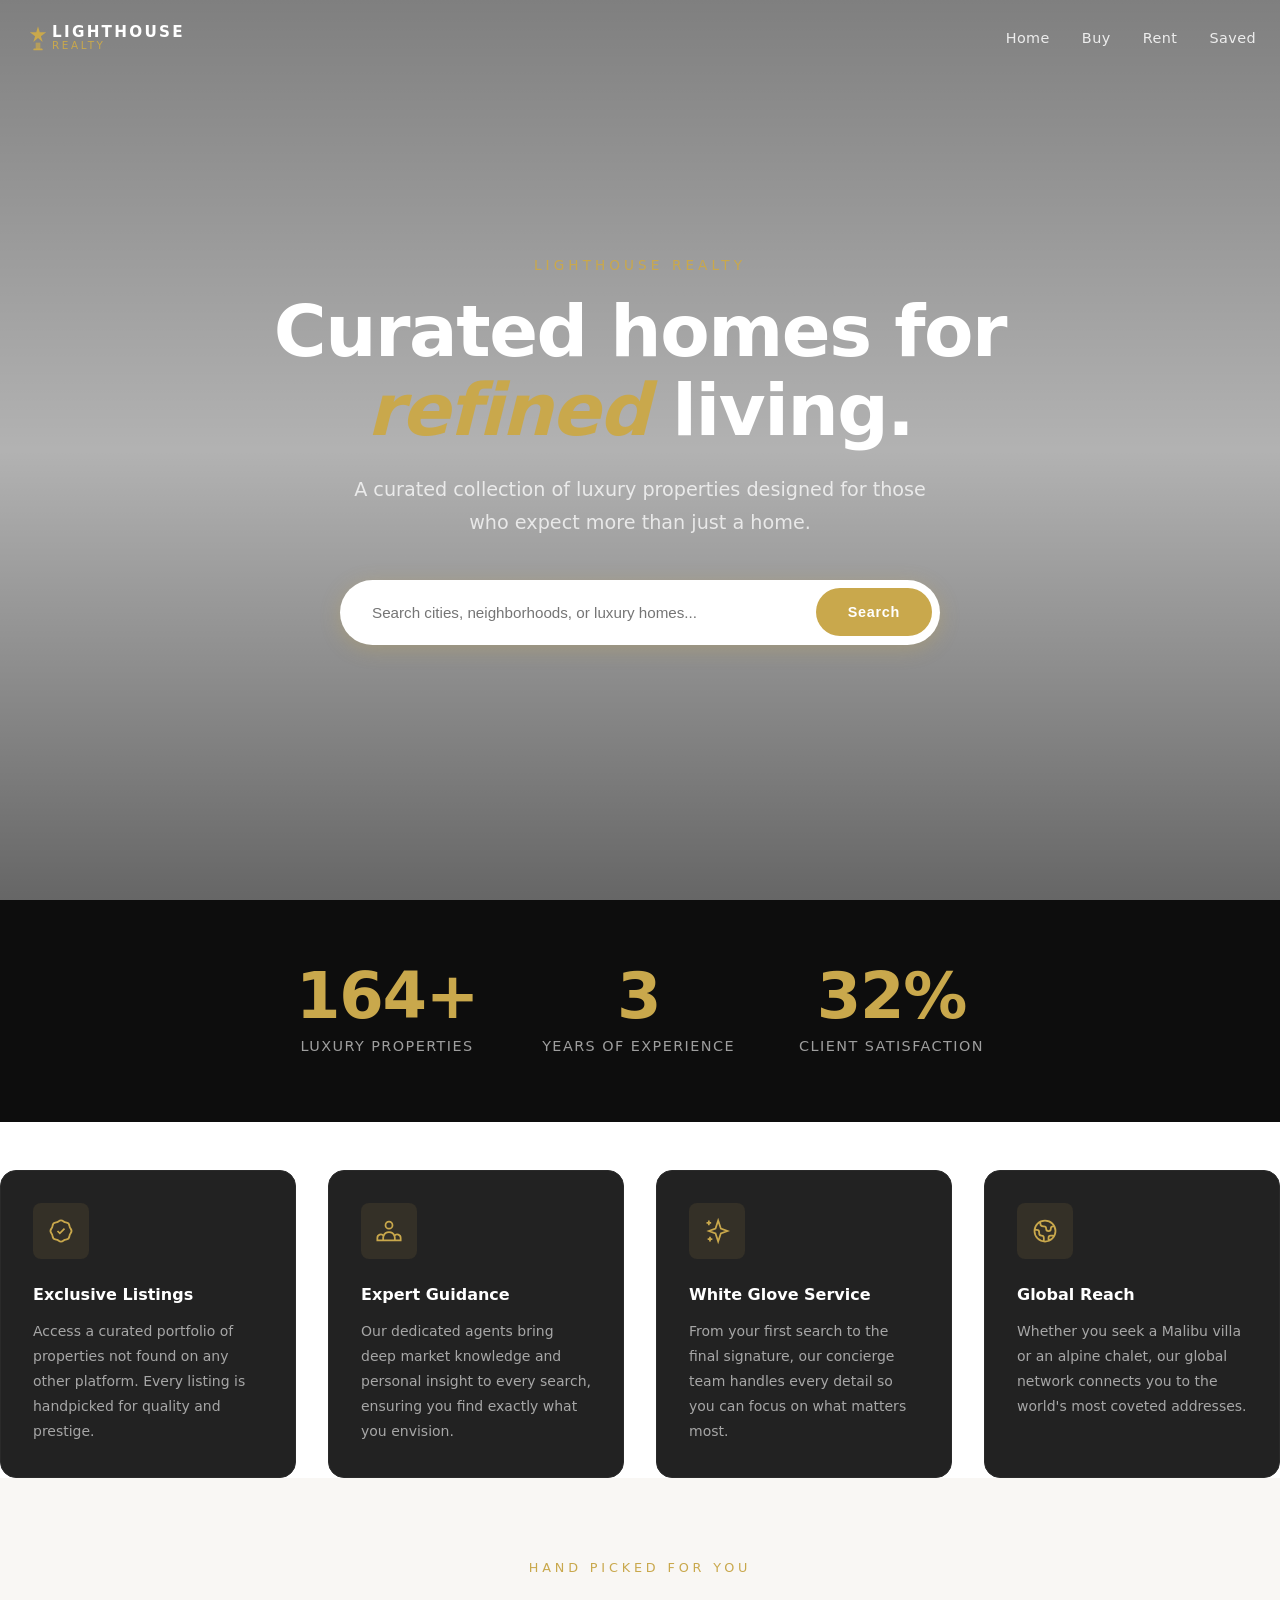
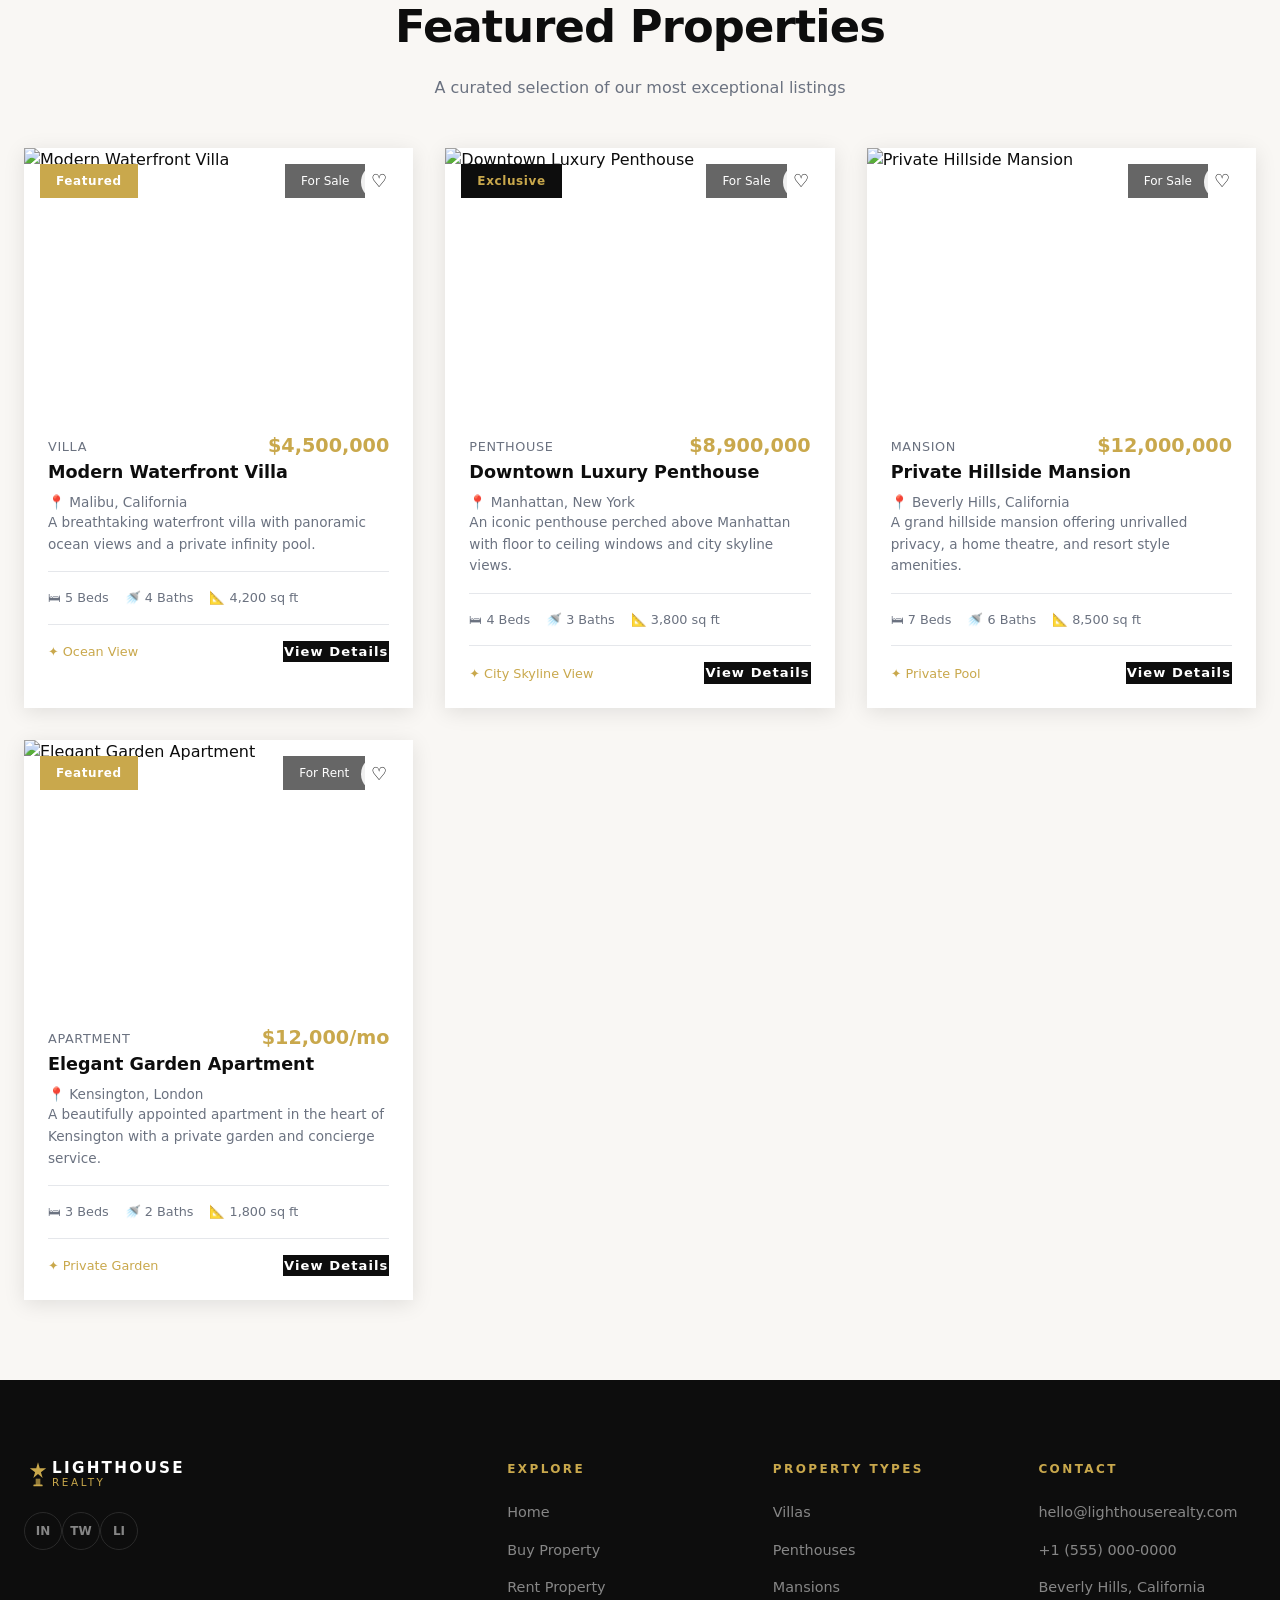
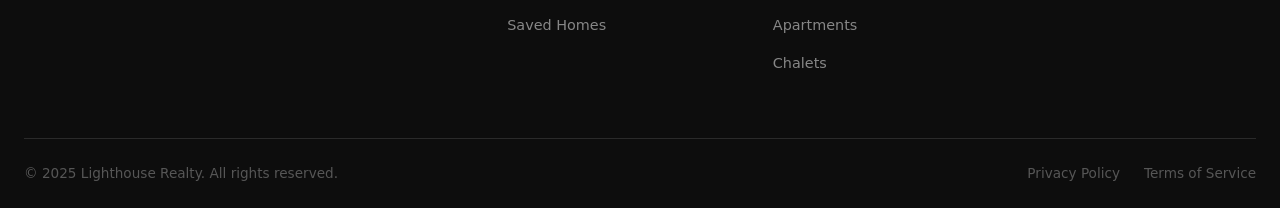
==== commit 1696d53e: "feat: add mobile responsive layout and hamburger menu" ====
--- a/index.html
+++ b/index.html
@@ -28,12 +28,18 @@
                   <span class="logo-sub">REALTY</span>
                 </span>
               </a>
-          <ul>
+          <ul class="toggle">
             <li><a href="index.html">Home</a></li>
             <li><a href="listings.html">Buy</a></li>
             <li><a href="listings.html">Rent</a></li>
             <li><a href="saved.html">Saved</a></li>
           </ul>
+
+          <button class="hamburger" aria-label="Toggle menu">
+            <span></span>
+            <span></span>
+            <span></span>
+          </button>
         </nav>
       </header>
 
@@ -123,7 +129,7 @@
           </div>
 
 
-          
+
 
 
           <section class="featured-section">
--- a/css/global.css
+++ b/css/global.css
@@ -8,4 +8,10 @@
     max-width: var(--max-width);
     margin: 0 auto;
     padding: 0 var(--space-6);
-  }+  }
+
+  @media ( max-width: 768px) {
+    .container {
+    padding: 0 var(--space-4);
+    }
+  } 
--- a/css/navbar.css
+++ b/css/navbar.css
@@ -110,4 +110,65 @@
   
   header.scrolled .logo-main {
     color: var(--color-text-primary);
+  }
+
+  @media (max-width: 768px) {
+    nav ul {
+      display: none;
+    }
+  
+    .nav-logo .logo-main {
+      font-size: 0.8rem;
+    }
+  }
+
+
+  .hamburger {
+    display: none;
+    flex-direction: column;
+    gap: 5px;
+    background: none;
+    border: none;
+    cursor: pointer;
+    padding: var(--space-2);
+  }
+  
+  .hamburger span {
+    display: block;
+    width: 25px;
+    height: 2px;
+    background-color: #ffffff;
+    transition: all var(--transition-base);
+  }
+  
+  header.scrolled .hamburger span {
+    background-color: var(--color-text-primary);
+  }
+  
+  @media (max-width: 768px) {
+    .hamburger {
+      display: flex;
+    }
+  
+    nav ul {
+      display: none;
+      position: absolute;
+      top: var(--navbar-height);
+      left: 0;
+      right: 0;
+      background-color: #ffffff;
+      flex-direction: column;
+      padding: var(--space-6);
+      gap: var(--space-6);
+      box-shadow: var(--shadow-md);
+    }
+  
+    nav ul.open {
+      display: flex;
+    }
+  
+    nav ul a {
+      color: var(--color-text-primary);
+      font-size: 1rem;
+    }
   }
--- a/css/hero.css
+++ b/css/hero.css
@@ -133,4 +133,23 @@
     animation: fadeUp 1s ease forwards;
     animation-delay: 0.8s;
     opacity: 0;
+  }
+
+  @media (max-width: 768px) {
+    .hero-search {
+      flex-direction: column;
+      border-radius: 1rem;
+      padding: var(--space-4);
+      gap: var(--space-3);
+    }
+  
+    .hero-search input {
+      width: 100%;
+      padding: var(--space-3);
+    }
+  
+    .hero-search button {
+      width: 100%;
+      text-align: center;
+    }
   }
--- a/css/stats.css
+++ b/css/stats.css
@@ -32,4 +32,11 @@
     color: rgba(255, 255, 255, 0.6);
     letter-spacing: 0.1em;
     text-transform: uppercase;
+  }
+
+  @media (max-width: 768px) {
+    .stats-grid {
+      flex-direction: column;
+      gap: var(--space-10);
+    }
   }
--- a/css/cards.css
+++ b/css/cards.css
@@ -259,4 +259,11 @@
   .property-card.visible {
     opacity: 1;
     transform: translateY(0);
+  }
+
+  @media (max-width: 768px) {
+    .cards-grid {
+      grid-template-columns: 1fr;
+      gap: var(--space-6);
+    }
   }
--- a/css/footer.css
+++ b/css/footer.css
@@ -101,4 +101,18 @@
   
   .footer-legal a:hover {
     color: var(--color-accent);
+  }
+
+
+  @media (max-width: 768px) {
+    .footer-grid {
+      grid-template-columns: 1fr;
+      gap: var(--space-8);
+    }
+  
+    .footer-bottom {
+      flex-direction: column;
+      gap: var(--space-4);
+      text-align: center;
+    }
   }
--- a/css/why.css
+++ b/css/why.css
@@ -55,4 +55,11 @@
     font-size: 0.875rem;
     color: rgba(255, 255, 255, 0.6);
     line-height: 1.8;
+  }
+
+  @media (max-width: 768px) {
+    .why-grid {
+      grid-template-columns: 1fr;
+      gap: var(--space-6);
+    }
   }
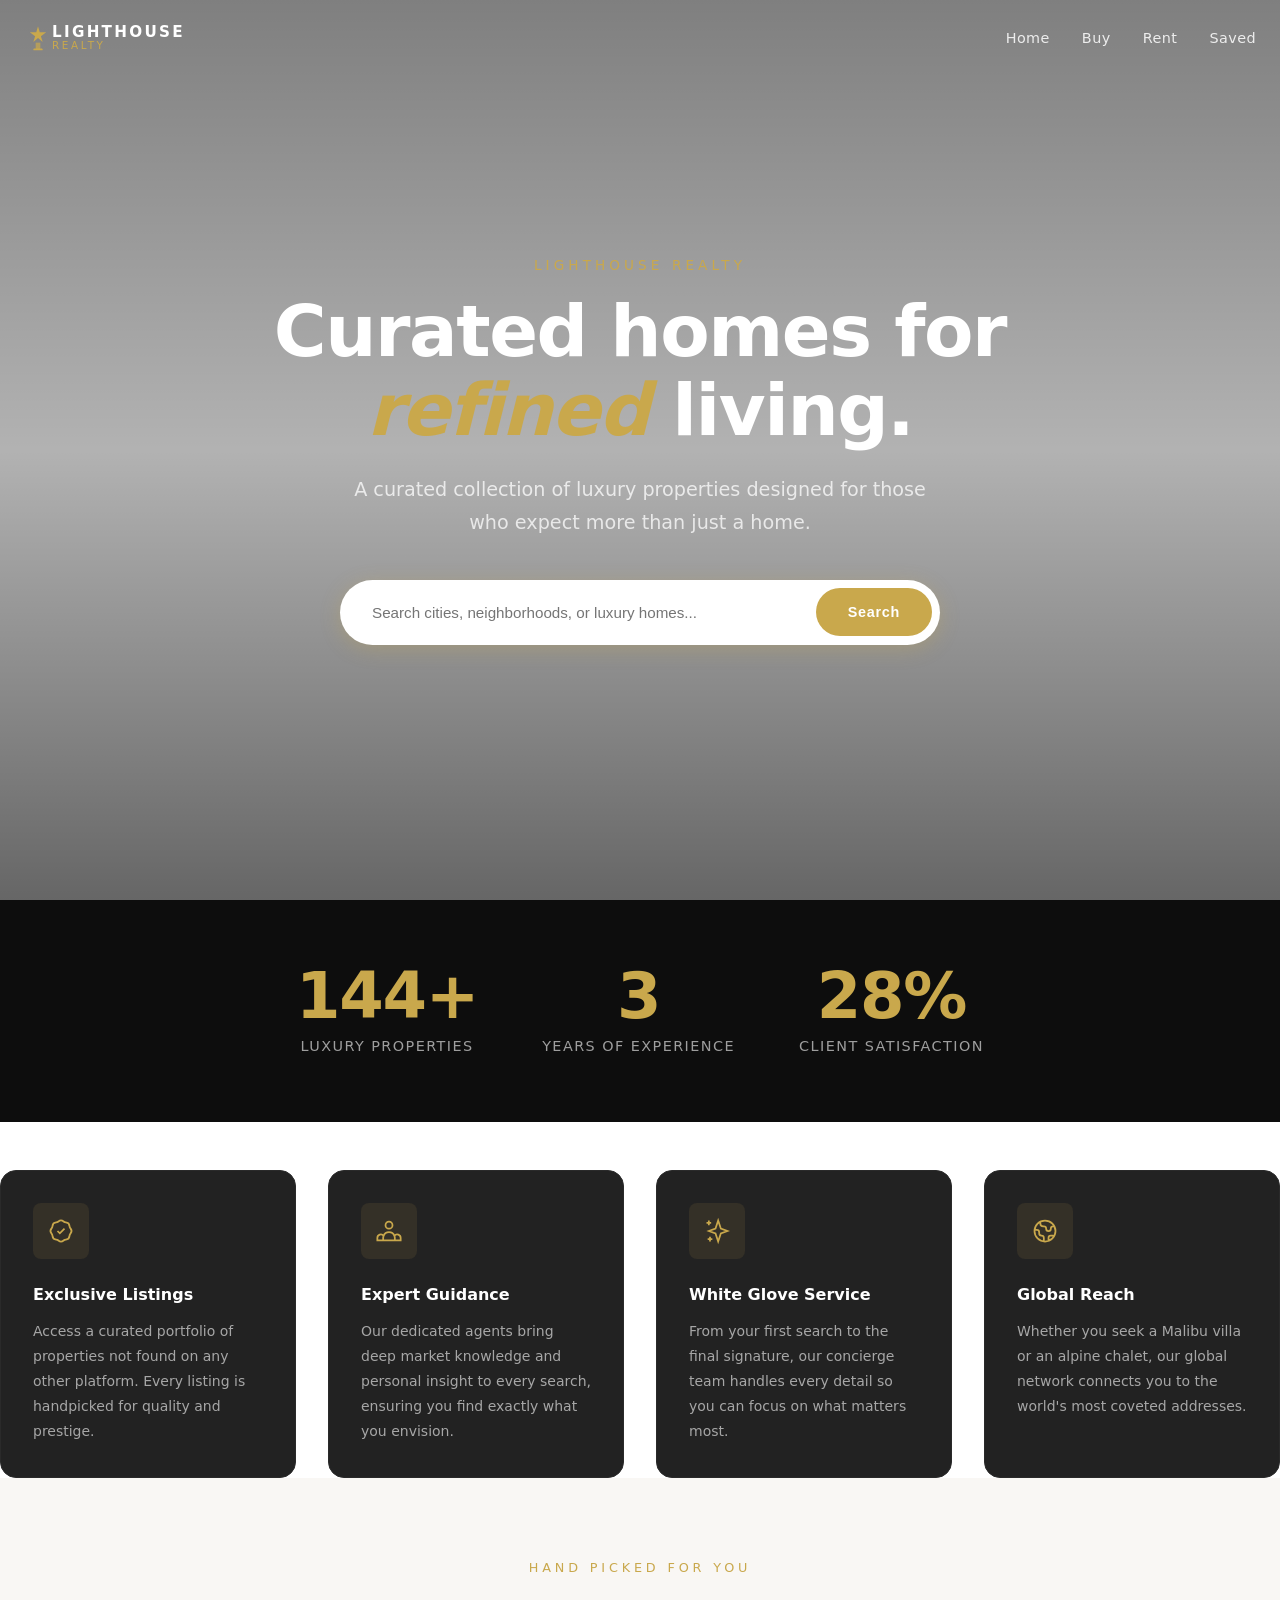
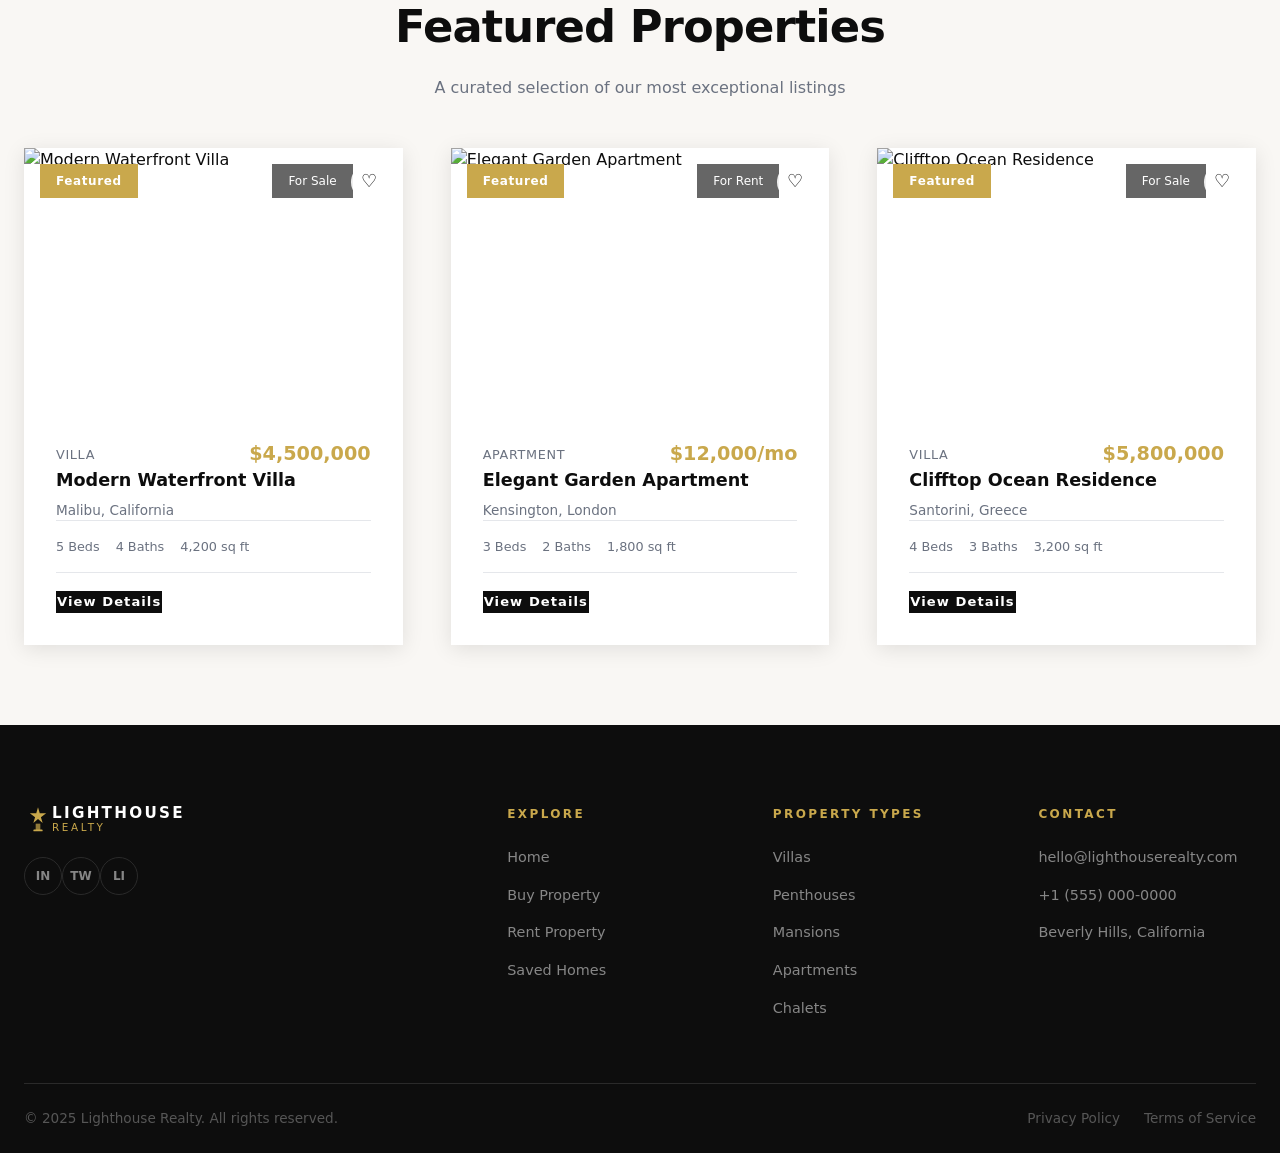
==== commit f3889d23: "feat: add listings page with filters and image slider" ====
--- a/index.html
+++ b/index.html
@@ -13,6 +13,7 @@
     <link rel="stylesheet" href="css/cards.css" />
     <link rel="stylesheet" href="css/footer.css" />
     <link rel="stylesheet" href="css/why.css" />
+    <link rel="stylesheet" href="css/listings.css" />
   </head>
   <body>
     <header>
--- a/css/cards.css
+++ b/css/cards.css
@@ -1,269 +1,334 @@
 .featured-section {
-    padding: var(--space-20) 0;
-    background-color: var(--color-surface);
+  padding: var(--space-20) 0;
+  background-color: var(--color-surface);
+}
+
+.section-header {
+  text-align: center;
+  margin-bottom: var(--space-12);
+}
+
+.section-eyebrow {
+  font-size: 0.8rem;
+  font-weight: 500;
+  letter-spacing: 0.3em;
+  text-transform: uppercase;
+  color: var(--color-accent);
+  margin-bottom: var(--space-4);
+}
+
+.section-title {
+  font-size: clamp(1.8rem, 4vw, 2.8rem);
+  font-weight: 700;
+  color: var(--color-text-primary);
+  letter-spacing: -0.02em;
+  margin-bottom: var(--space-4);
+}
+
+.section-subtitle {
+  font-size: 1rem;
+  color: var(--color-text-secondary);
+}
+
+.cards-grid {
+  display: grid;
+  grid-template-columns: repeat(3, 1fr);
+  gap: var(--space-12);
+}
+
+.property-card {
+  background-color: var(--color-bg);
+  border-radius: var(--radius-xl);
+  overflow: hidden;
+  box-shadow: var(--shadow-md);
+  transition: transform var(--transition-base),
+              box-shadow var(--transition-base);
+  position: relative;
+  opacity: 0;
+  transform: translateY(40px);
+  transition: opacity 0.6s ease,
+              transform 0.6s ease;
+}
+
+.property-card.visible {
+  opacity: 1;
+  transform: translateY(0);
+}
+
+.property-card:hover {
+  transform: translateY(-12px) scale(1.02);
+  box-shadow: 0 30px 60px rgba(0, 0, 0, 0.15),
+              0 0 0 1px rgba(201, 168, 76, 0.2);
+}
+
+.property-card::before {
+  content: '';
+  position: absolute;
+  inset: 0;
+  border-radius: var(--radius-xl);
+  border: 1px solid transparent;
+  transition: border-color var(--transition-base);
+  pointer-events: none;
+  z-index: 1;
+}
+
+.property-card:hover::before {
+  border-color: rgba(201, 168, 76, 0.4);
+}
+
+.card-image-wrapper {
+  position: relative;
+  overflow: hidden;
+  height: 260px;
+}
+
+.card-slider {
+  position: relative;
+  width: 100%;
+  height: 100%;
+}
+
+.slide {
+  position: absolute;
+  inset: 0;
+  opacity: 0;
+  transition: opacity 0.5s ease;
+}
+
+.slide.active {
+  opacity: 1;
+}
+
+.card-image {
+  width: 100%;
+  height: 100%;
+  object-fit: cover;
+  transition: transform var(--transition-slow);
+}
+
+.property-card:hover .card-image {
+  transform: scale(1.1);
+}
+
+.btn-prev,
+.btn-next {
+  position: absolute;
+  top: 50%;
+  transform: translateY(-50%);
+  background: rgba(255, 255, 255, 0.95);
+  border: none;
+  width: 32px;
+  height: 32px;
+  border-radius: 50%;
+  font-size: 1.3rem;
+  cursor: pointer;
+  z-index: 10;
+  display: flex;
+  align-items: center;
+  justify-content: center;
+  opacity: 0;
+  transition: opacity var(--transition-base);
+}
+
+.property-card:hover .btn-prev,
+.property-card:hover .btn-next {
+  opacity: 1;
+}
+
+.btn-prev {
+  left: 10px;
+}
+
+.btn-next {
+  right: 10px;
+}
+
+.dots-wrapper {
+  position: absolute;
+  bottom: 10px;
+  left: 50%;
+  transform: translateX(-50%);
+  display: flex;
+  gap: 6px;
+  z-index: 10;
+}
+
+.dot {
+  width: 7px;
+  height: 7px;
+  border-radius: 50%;
+  border: none;
+  background: rgba(255, 255, 255, 0.5);
+  cursor: pointer;
+  padding: 0;
+  transition: background var(--transition-base);
+}
+
+.dot.active {
+  background: #ffffff;
+}
+
+.card-badge {
+  position: absolute;
+  top: var(--space-4);
+  left: var(--space-4);
+  padding: var(--space-2) var(--space-4);
+  border-radius: var(--radius-full);
+  font-size: 0.75rem;
+  font-weight: 600;
+  letter-spacing: 0.05em;
+  z-index: 5;
+}
+
+.badge-featured {
+  background-color: var(--color-accent);
+  color: #ffffff;
+}
+
+.badge-exclusive {
+  background-color: var(--color-dark);
+  color: var(--color-accent);
+}
+
+.badge-new-listing {
+  background-color: var(--color-success);
+  color: #ffffff;
+}
+
+.card-status {
+  position: absolute;
+  top: var(--space-4);
+  right: 50px;
+  background-color: rgba(0, 0, 0, 0.6);
+  color: #ffffff;
+  padding: var(--space-2) var(--space-4);
+  border-radius: var(--radius-full);
+  font-size: 0.75rem;
+  font-weight: 500;
+  z-index: 5;
+}
+
+.card-favorite {
+  position: absolute;
+  top: var(--space-4);
+  right: var(--space-4);
+  background-color: rgba(255, 255, 255, 0.9);
+  border: none;
+  border-radius: 50%;
+  width: 36px;
+  height: 36px;
+  display: flex;
+  align-items: center;
+  justify-content: center;
+  cursor: pointer;
+  font-size: 1.1rem;
+  z-index: 5;
+  transition: background-color var(--transition-base),
+              transform var(--transition-base);
+}
+
+.card-favorite:hover {
+  background-color: #ffffff;
+  transform: scale(1.1);
+}
+
+.card-body {
+  padding: var(--space-8);
+}
+
+.card-top {
+  display: flex;
+  justify-content: space-between;
+  align-items: center;
+  margin-bottom: var(--space-3);
+}
+
+.card-type {
+  font-size: 0.8rem;
+  font-weight: 500;
+  color: var(--color-text-secondary);
+  text-transform: uppercase;
+  letter-spacing: 0.05em;
+}
+
+.card-price {
+  font-size: 1.2rem;
+  font-weight: 700;
+  color: var(--color-accent);
+}
+
+.card-title {
+  font-size: 1.1rem;
+  font-weight: 600;
+  color: var(--color-text-primary);
+  margin-bottom: var(--space-2);
+  line-height: 1.3;
+}
+
+.card-location {
+  font-size: 0.85rem;
+  color: var(--color-text-secondary);
+  margin-bottom: var(--space-3);
+}
+
+.card-description {
+  font-size: 0.85rem;
+  color: var(--color-text-secondary);
+  line-height: 1.6;
+  margin-bottom: var(--space-4);
+}
+
+.card-features {
+  display: flex;
+  gap: var(--space-4);
+  padding: var(--space-4) 0;
+  border-top: 1px solid var(--color-border);
+  border-bottom: 1px solid var(--color-border);
+  margin-bottom: var(--space-4);
+}
+
+.card-features span {
+  font-size: 0.8rem;
+  color: var(--color-text-secondary);
+}
+
+.card-footer {
+  display: flex;
+  justify-content: space-between;
+  align-items: center;
+}
+
+.card-feature-tag {
+  font-size: 0.8rem;
+  color: var(--color-accent);
+  font-weight: 500;
+}
+
+.card-btn {
+  background-color: var(--color-dark);
+  color: #ffffff;
+  padding: var(--space-3) var(--space-8);
+  border-radius: var(--radius-full);
+  font-size: 0.82rem;
+  font-weight: 600;
+  letter-spacing: 0.08em;
+  display: inline-block;
+  border: 1px solid transparent;
+  transition: background-color var(--transition-base),
+              box-shadow var(--transition-base),
+              border-color var(--transition-base);
+}
+
+.card-btn:hover {
+  background-color: transparent;
+  border-color: var(--color-accent);
+  color: var(--color-accent);
+  box-shadow: var(--shadow-gold);
+}
+
+@media (max-width: 768px) {
+  .cards-grid {
+    grid-template-columns: 1fr;
+    gap: var(--space-6);
   }
-  
-  .section-header {
-    text-align: center;
-    margin-bottom: var(--space-12);
-  }
-  
-  .section-eyebrow {
-    font-size: 0.8rem;
-    font-weight: 500;
-    letter-spacing: 0.3em;
-    text-transform: uppercase;
-    color: var(--color-accent);
-    margin-bottom: var(--space-4);
-  }
-  
-  .section-title {
-    font-size: clamp(1.8rem, 4vw, 2.8rem);
-    font-weight: 700;
-    color: var(--color-text-primary);
-    letter-spacing: -0.02em;
-    margin-bottom: var(--space-4);
-  }
-  
-  .section-subtitle {
-    font-size: 1rem;
-    color: var(--color-text-secondary);
-  }
-  
-  .cards-grid {
-    display: grid;
-    grid-template-columns: repeat(3, 1fr);
-    gap: var(--space-8);
-  }
-  
-  .property-card {
-    background-color: var(--color-bg);
-    border-radius: var(--radius-xl);
-    overflow: hidden;
-    box-shadow: var(--shadow-md);
-    transition: transform var(--transition-base),
-                box-shadow var(--transition-base);
-  }
-  
-  .property-card:hover {
-    transform: translateY(-12px) scale(1.02);
-    box-shadow: 0 30px 60px rgba(0, 0, 0, 0.15),
-                0 0 0 1px rgba(201, 168, 76, 0.2);
-  }
-  
-  .card-image-wrapper {
-    position: relative;
-    overflow: hidden;
-    height: 260px;
-  }
-  
-  .card-image {
-    width: 100%;
-    height: 100%;
-    object-fit: cover;
-    transition: transform var(--transition-slow);
-  }
-  
-  .property-card:hover .card-image {
-    transform: scale(1.1);
-  }
-  
-  .card-badge {
-    position: absolute;
-    top: var(--space-4);
-    left: var(--space-4);
-    padding: var(--space-2) var(--space-4);
-    border-radius: var(--radius-full);
-    font-size: 0.75rem;
-    font-weight: 600;
-    letter-spacing: 0.05em;
-  }
-  
-  .badge-featured {
-    background-color: var(--color-accent);
-    color: #ffffff;
-  }
-  
-  .badge-exclusive {
-    background-color: var(--color-dark);
-    color: var(--color-accent);
-  }
-  
-  .badge-new-listing {
-    background-color: var(--color-success);
-    color: #ffffff;
-  }
-  
-  .card-status {
-    position: absolute;
-    top: var(--space-4);
-    right: var(--space-12);
-    background-color: rgba(0, 0, 0, 0.6);
-    color: #ffffff;
-    padding: var(--space-2) var(--space-4);
-    border-radius: var(--radius-full);
-    font-size: 0.75rem;
-    font-weight: 500;
-  }
-  
-  .card-favorite {
-    position: absolute;
-    top: var(--space-4);
-    right: var(--space-4);
-    background-color: rgba(255, 255, 255, 0.9);
-    border: none;
-    border-radius: 50%;
-    width: 36px;
-    height: 36px;
-    display: flex;
-    align-items: center;
-    justify-content: center;
-    cursor: pointer;
-    font-size: 1.1rem;
-    transition: background-color var(--transition-base),
-                transform var(--transition-base);
-  }
-  
-  .card-favorite:hover {
-    background-color: #ffffff;
-    transform: scale(1.1);
-  }
-  
-  .card-body {
-    padding: var(--space-6);
-  }
-  
-  .card-top {
-    display: flex;
-    justify-content: space-between;
-    align-items: center;
-    margin-bottom: var(--space-3);
-  }
-  
-  .card-type {
-    font-size: 0.8rem;
-    font-weight: 500;
-    color: var(--color-text-secondary);
-    text-transform: uppercase;
-    letter-spacing: 0.05em;
-  }
-  
-  .card-price {
-    font-size: 1.2rem;
-    font-weight: 700;
-    color: var(--color-accent);
-  }
-  
-  .card-title {
-    font-size: 1.1rem;
-    font-weight: 600;
-    color: var(--color-text-primary);
-    margin-bottom: var(--space-2);
-    line-height: 1.3;
-  }
-  
-  .card-location {
-    font-size: 0.85rem;
-    color: var(--color-text-secondary);
-    margin-bottom: var(--space-3);
-  }
-  
-  .card-description {
-    font-size: 0.85rem;
-    color: var(--color-text-secondary);
-    line-height: 1.6;
-    margin-bottom: var(--space-4);
-  }
-  
-  .card-features {
-    display: flex;
-    gap: var(--space-4);
-    padding: var(--space-4) 0;
-    border-top: 1px solid var(--color-border);
-    border-bottom: 1px solid var(--color-border);
-    margin-bottom: var(--space-4);
-  }
-  
-  .card-features span {
-    font-size: 0.8rem;
-    color: var(--color-text-secondary);
-  }
-  
-  .card-footer {
-    display: flex;
-    justify-content: space-between;
-    align-items: center;
-  }
-  
-  .card-feature-tag {
-    font-size: 0.8rem;
-    color: var(--color-accent);
-    font-weight: 500;
-  }
-  
-  .card-btn {
-    background-color: var(--color-dark);
-    color: #ffffff;
-    padding: var(--space-3) var(--space-8);
-    border-radius: var(--radius-full);
-    font-size: 0.82rem;
-    font-weight: 600;
-    letter-spacing: 0.08em;
-    display: inline-block;
-    border: 1px solid transparent;
-    transition: background-color var(--transition-base),
-                box-shadow var(--transition-base),
-                border-color var(--transition-base);
-  }
-  
-  .card-btn:hover {
-    background-color: transparent;
-    border-color: var(--color-accent);
-    color: var(--color-accent);
-    box-shadow: var(--shadow-gold);
-  }
-  
-  .card-btn:hover {
-    background-color: var(--color-accent);
-    box-shadow: var(--shadow-gold);
-  }
-
-
-  .property-card::before {
-    content: '';
-    position: absolute;
-    inset: 0;
-    border-radius: var(--radius-xl);
-    border: 1px solid transparent;
-    transition: border-color var(--transition-base);
-    pointer-events: none;
-    z-index: 1;
-  }
-  
-  .property-card:hover::before {
-    border-color: rgba(201, 168, 76, 0.4);
-  }
-  
-  .property-card {
-    position: relative;
-  }
-
-
-  .property-card {
-    opacity: 0;
-    transform: translateY(40px);
-    transition: opacity 0.6s ease,
-                transform 0.6s ease;
-  }
-  
-  .property-card.visible {
-    opacity: 1;
-    transform: translateY(0);
-  }
-
-  @media (max-width: 768px) {
-    .cards-grid {
-      grid-template-columns: 1fr;
-      gap: var(--space-6);
-    }
-  }+}
--- a/css/listings.css
+++ b/css/listings.css
@@ -0,0 +1,105 @@
+.page-header {
+    background-image: url('https://images.unsplash.com/photo-1499793983690-e29da59ef1c2?q=80&w=2070&auto=format&fit=crop');
+    background-size: cover;
+    background-position: center 60%;
+    width: 100%;
+    height: 400px;
+    display: flex;
+    align-items: center;
+    justify-content: center;
+    text-align: center;
+    position: relative;
+    overflow: hidden;
+  }
+  
+  .page-header::before {
+    content: '';
+    position: absolute;
+    inset: 0;
+    background: linear-gradient(
+      to bottom,
+      rgba(0, 0, 0, 0.1) 0%,
+      rgba(0, 0, 0, 0.35) 100%
+    );
+  }
+  
+  .page-header .container {
+    position: relative;
+    z-index: 2;
+  }
+  
+  .page-title {
+    font-size: clamp(2rem, 4vw, 3rem);
+    font-weight: 700;
+    color: #ffffff;
+    letter-spacing: -0.02em;
+    margin-bottom: var(--space-4);
+  }
+  
+  .page-subtitle {
+    font-size: 1rem;
+    color: rgba(255, 255, 255, 0.8);
+  }
+  
+  .page-header .section-eyebrow {
+    color: var(--color-accent);
+  }
+  
+  .listings-section {
+    padding: var(--space-16) 0;
+    background-color: var(--color-surface);
+  }
+  
+  .filter-bar {
+    display: flex;
+    gap: var(--space-4);
+    margin-bottom: var(--space-8);
+    flex-wrap: wrap;
+  }
+  
+  .filter-search {
+    flex: 1;
+    padding: var(--space-4) var(--space-6);
+    border: 1px solid var(--color-border);
+    border-radius: var(--radius-full);
+    font-size: 0.9rem;
+    outline: none;
+    background-color: #ffffff;
+    transition: border-color var(--transition-base);
+  }
+  
+  .filter-search:focus {
+    border-color: var(--color-accent);
+  }
+  
+  .filter-select {
+    padding: var(--space-4) var(--space-6);
+    border: 1px solid var(--color-border);
+    border-radius: var(--radius-full);
+    font-size: 0.9rem;
+    outline: none;
+    background-color: #ffffff;
+    cursor: pointer;
+    transition: border-color var(--transition-base);
+  }
+  
+  .filter-select:focus {
+    border-color: var(--color-accent);
+  }
+  
+  .results-count {
+    font-size: 0.9rem;
+    color: var(--color-text-secondary);
+    margin-bottom: var(--space-8);
+  }
+  
+  @media (max-width: 768px) {
+    .filter-bar {
+      flex-direction: column;
+    }
+  
+    .filter-search,
+    .filter-select {
+      width: 100%;
+    }
+  }
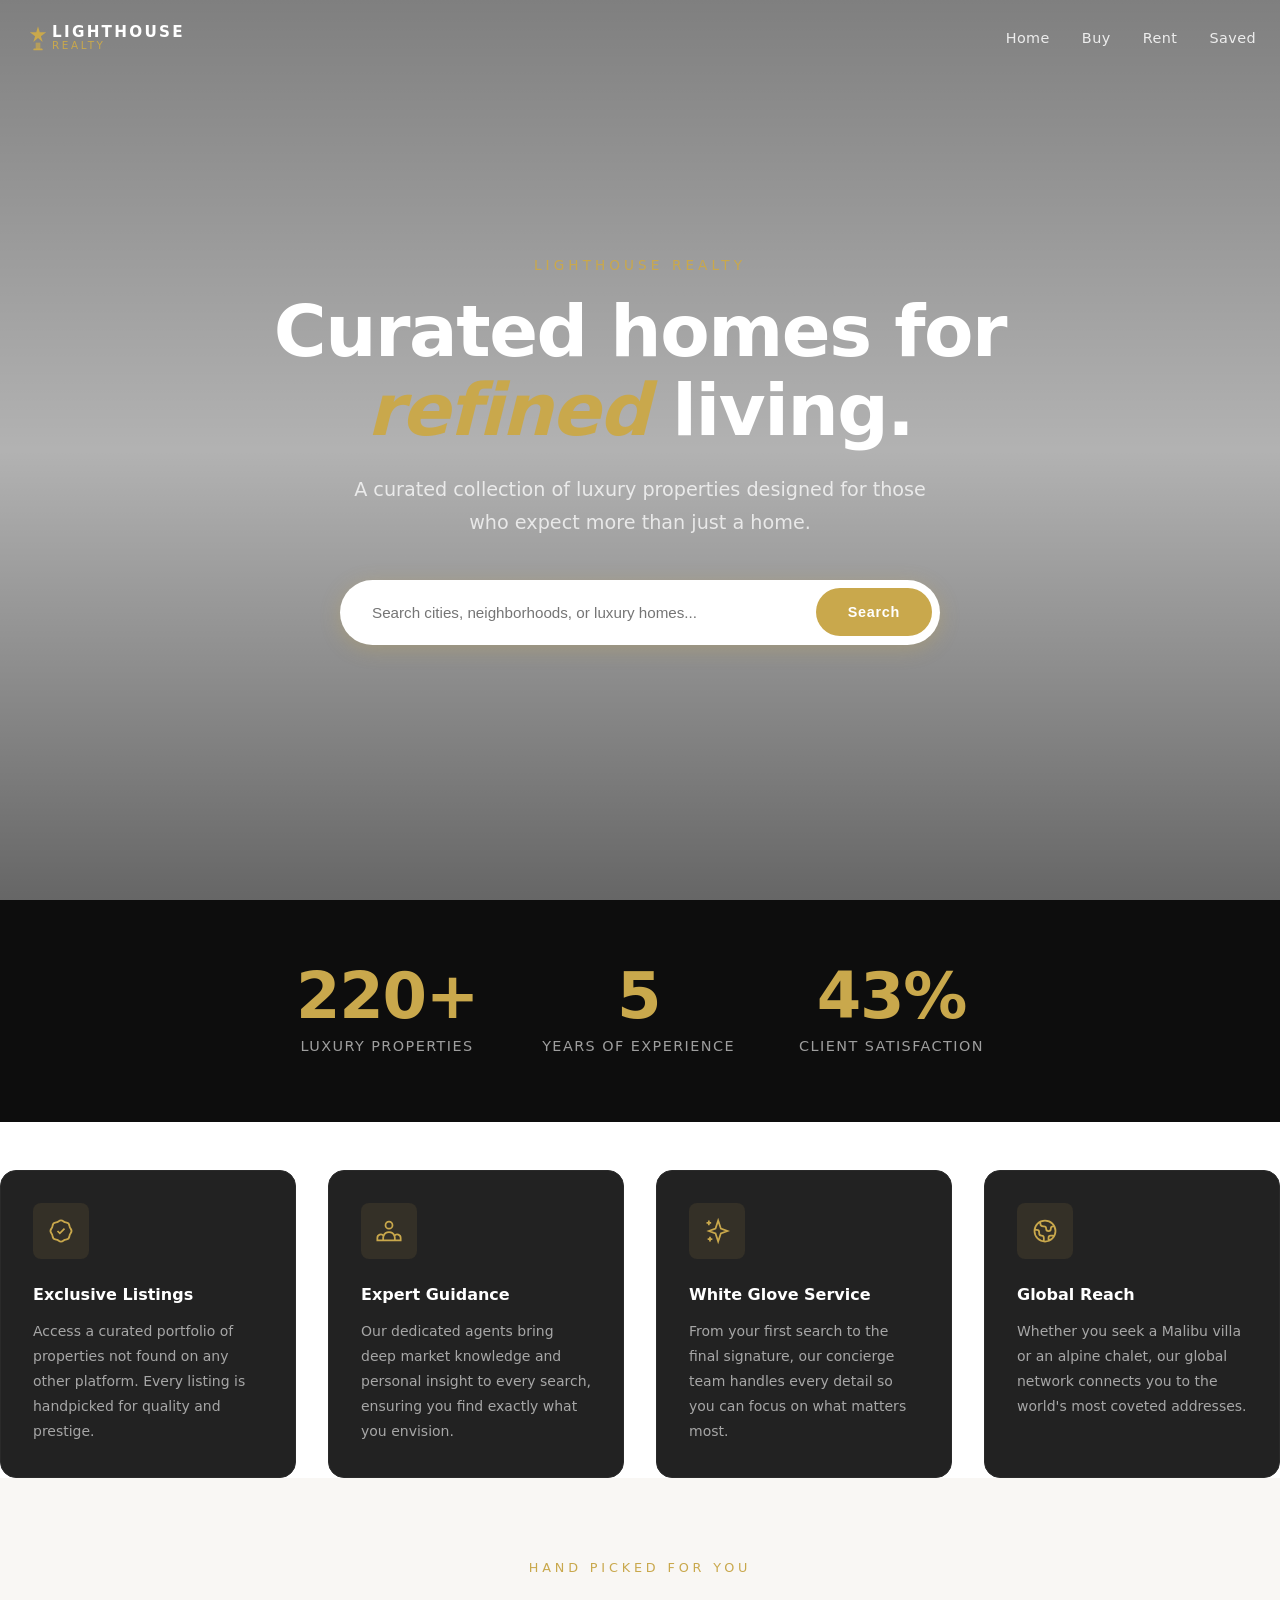
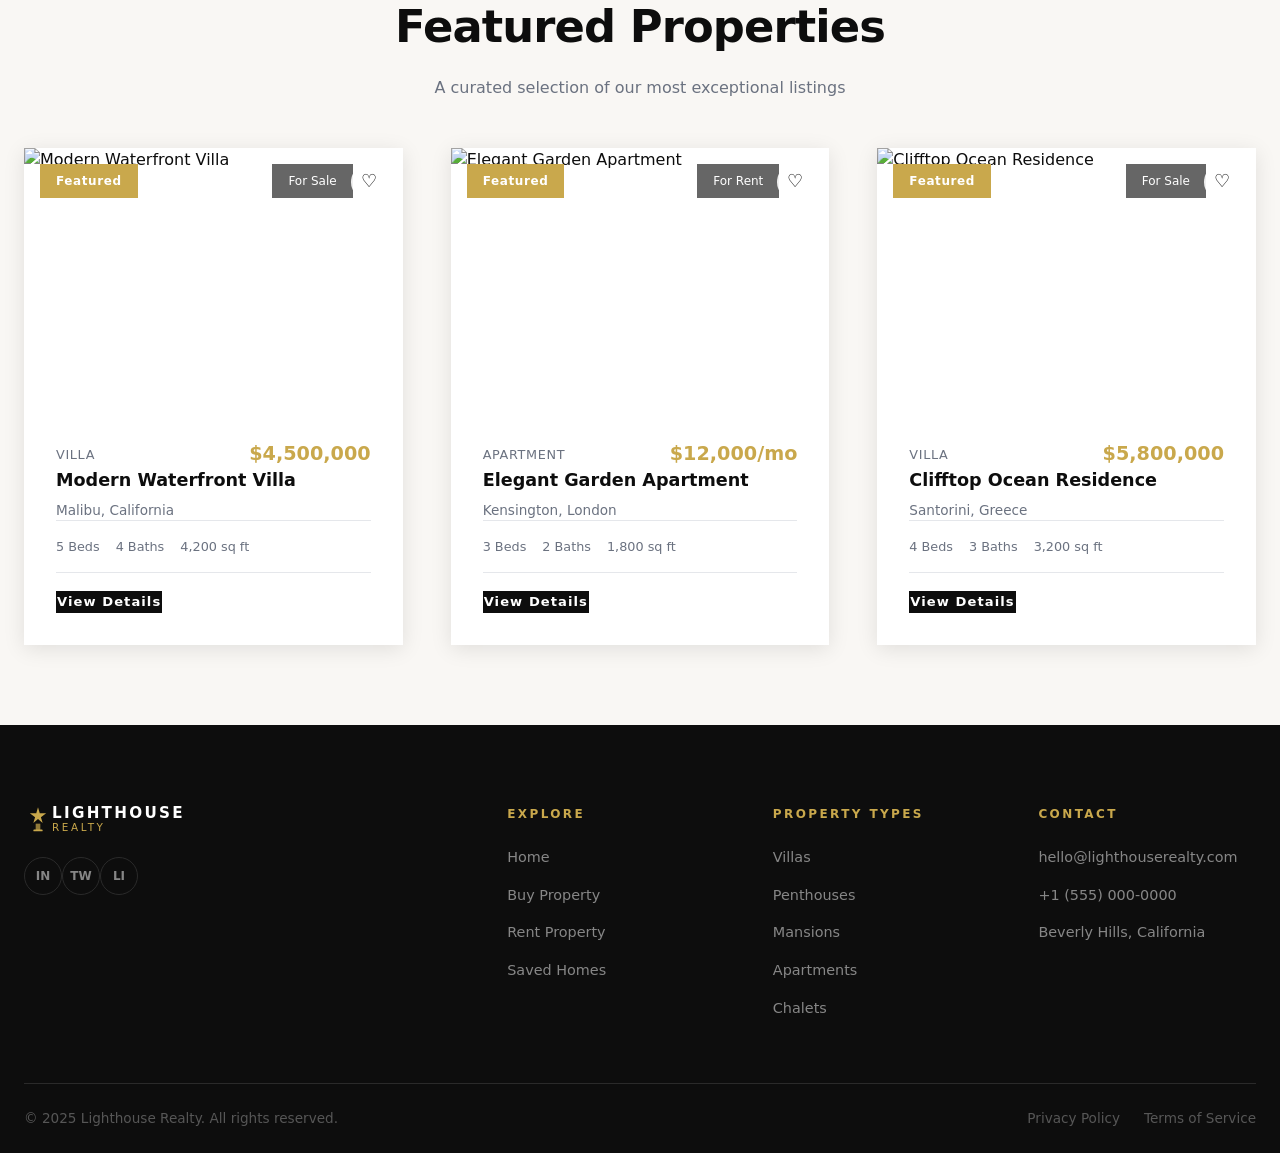
==== commit 9721ac81: "feat: add property detail page with gallery, map and contact form" ====
--- a/index.html
+++ b/index.html
@@ -14,6 +14,7 @@
     <link rel="stylesheet" href="css/footer.css" />
     <link rel="stylesheet" href="css/why.css" />
     <link rel="stylesheet" href="css/listings.css" />
+    <link rel="stylesheet" href="property.html">
   </head>
   <body>
     <header>
